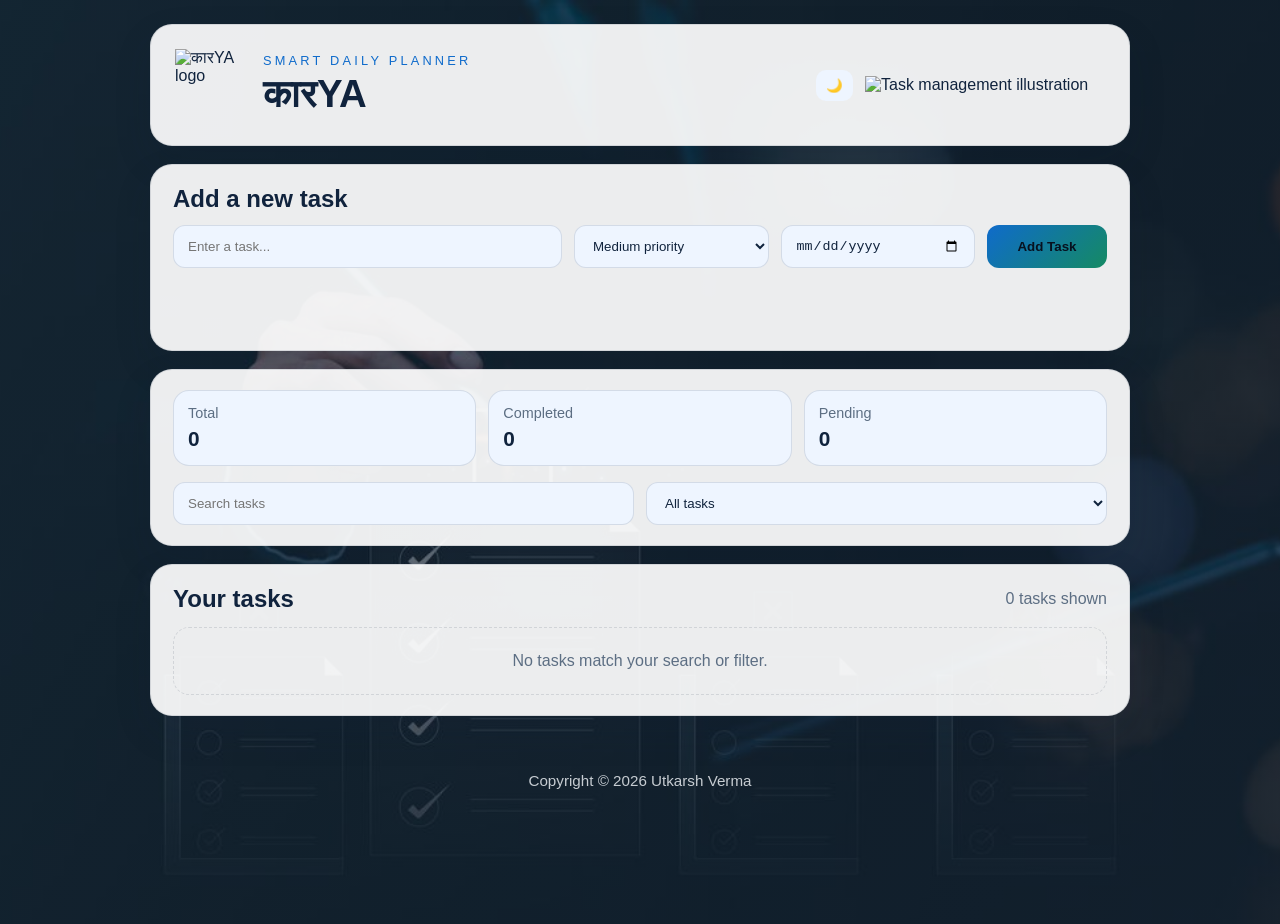
==== index.html @ 3ca6c2c7 "Add files via upload" ====
<!DOCTYPE html>
<html lang="en">
  <head>
    <meta charset="UTF-8" />
    <meta name="viewport" content="width=device-width, initial-scale=1.0" />
    <meta name="description" content="A smart to-do list app with offline support, dark mode, and installable PWA features." />
    <meta name="theme-color" content="#07111f" />
    <meta name="mobile-web-app-capable" content="yes" />
    <meta name="apple-mobile-web-app-capable" content="yes" />
    <meta name="apple-mobile-web-app-title" content="कारYA" />
    <link rel="apple-touch-icon" href="images/logo.svg" />
    <link rel="manifest" href="manifest.json" />
    <title>कारYA | To-Do List</title>
    <link rel="stylesheet" href="style.css" />
  </head>
  <body>
    <div class="app-shell">
      <header class="hero-card">
        <div class="brand">
          <img src="images/logo.svg" alt="कारYA logo" class="logo" />
          <div>
            <p class="eyebrow">Smart Daily Planner</p>
            <h1>कारYA</h1>
          </div>
        </div>
        <div class="hero-actions">
          <button id="theme-toggle" class="icon-btn" type="button" aria-label="Toggle theme">🌙</button>
          <button id="install-btn" class="secondary-btn" type="button" hidden>Install App</button>
          <img src="images/hero.svg" alt="Task management illustration" class="hero-image" />
        </div>
      </header>

      <section class="panel form-panel">
        <h2>Add a new task</h2>
        <form id="task-form" class="task-form">
          <input
            id="task-input"
            type="text"
            maxlength="80"
            placeholder="Enter a task..."
            autocomplete="off"
          />
          <select id="priority-select" aria-label="Select priority">
            <option value="low">Low priority</option>
            <option value="medium" selected>Medium priority</option>
            <option value="high">High priority</option>
          </select>
          <input id="due-date-input" type="date" aria-label="Select due date" />
          <button type="submit" class="primary-btn">Add Task</button>
        </form>
        <p id="form-message" class="form-message" aria-live="polite"></p>
        <div id="alert-area" class="alert-area" aria-live="polite"></div>
      </section>

      <section class="panel controls-panel">
        <div class="stats">
          <div class="stat-card">
            <span class="stat-label">Total</span>
            <strong id="total-count">0</strong>
          </div>
          <div class="stat-card">
            <span class="stat-label">Completed</span>
            <strong id="completed-count">0</strong>
          </div>
          <div class="stat-card">
            <span class="stat-label">Pending</span>
            <strong id="pending-count">0</strong>
          </div>
        </div>

        <div class="toolbar">
          <input id="search-input" type="search" placeholder="Search tasks" />
          <select id="filter-select">
            <option value="all">All tasks</option>
            <option value="pending">Pending</option>
            <option value="completed">Completed</option>
          </select>
        </div>
      </section>

      <section class="panel task-panel">
        <div class="task-panel-header">
          <h2>Your tasks</h2>
          <p id="task-summary">0 tasks shown</p>
        </div>
        <ul id="task-list" class="task-list"></ul>
      </section>
    </div>

    <footer class="footer-credit">
      <p>Copyright © 2026 Utkarsh Verma</p>
    </footer>

    <script src="script.js"></script>
  </body>
</html>
---- style.css ----
:root {
  color-scheme: dark;
  --bg: #07111f;
  --panel: #10233d;
  --panel-2: #17324f;
  --text: #f4f7fb;
  --muted: #8ca5bb;
  --accent: #43d2ff;
  --accent-2: #78f2b7;
  --danger: #ff5b72;
  --warning: #ffbf4d;
  --border: rgba(255, 255, 255, 0.12);
  --shadow: 0 20px 45px rgba(0, 0, 0, 0.24);
}

body.light-mode {
  color-scheme: light;
  --bg: #f5f9ff;
  --panel: #ffffff;
  --panel-2: #eef5ff;
  --text: #10233d;
  --muted: #5c6e83;
  --accent: #0f6bcb;
  --accent-2: #158a63;
  --danger: #d6455d;
  --warning: #ba7b00;
  --border: rgba(16, 35, 61, 0.12);
  --shadow: 0 16px 38px rgba(16, 35, 61, 0.12);
}

* {
  box-sizing: border-box;
}

body {
  margin: 0;
  font-family: "Segoe UI", Tahoma, Geneva, Verdana, sans-serif;
  background-image: linear-gradient(135deg, rgba(7, 17, 31, 0.55), rgba(15, 29, 45, 0.7)), url("background.png");
  background-size: cover;
  background-position: center;
  background-repeat: no-repeat;
  color: var(--text);
  min-height: 100vh;
}

img {
  max-width: 100%;
  display: block;
}

.app-shell {
  width: min(980px, calc(100% - 24px));
  margin: 24px auto 40px;
  display: grid;
  gap: 18px;
}

.panel,
.hero-card {
  background: rgba(16, 35, 61, 0.92);
  border: 1px solid var(--border);
  box-shadow: var(--shadow);
  border-radius: 22px;
}

body.light-mode .panel,
body.light-mode .hero-card {
  background: rgba(255, 255, 255, 0.92);
}

.hero-card {
  padding: 24px;
  display: flex;
  justify-content: space-between;
  align-items: center;
  gap: 20px;
}

.brand {
  display: flex;
  align-items: center;
  gap: 16px;
}

.logo {
  width: 72px;
  height: 72px;
}

.eyebrow {
  margin: 0 0 4px;
  font-size: 0.8rem;
  text-transform: uppercase;
  letter-spacing: 0.25em;
  color: var(--accent);
}

h1,
h2,
p {
  margin: 0;
}

h1 {
  font-size: clamp(1.8rem, 3vw, 2.4rem);
}

.hero-actions {
  display: flex;
  align-items: center;
  gap: 12px;
}

.hero-image {
  width: min(240px, 40vw);
}

.panel {
  padding: 20px 22px;
}

.task-form {
  display: grid;
  grid-template-columns: 1.8fr 0.9fr 0.9fr auto;
  gap: 12px;
  margin-top: 12px;
}

.task-form input,
.task-form select,
.toolbar input,
.toolbar select,
.edit-input,
.edit-select,
.edit-date {
  width: 100%;
  border: 1px solid var(--border);
  background: var(--panel-2);
  padding: 12px 14px;
  border-radius: 12px;
  color: var(--text);
  outline: none;
}

.task-form input:focus,
.task-form select:focus,
.toolbar input:focus,
.toolbar select:focus,
.edit-input:focus,
.edit-select:focus,
.edit-date:focus {
  border-color: var(--accent);
}

.primary-btn,
.secondary-btn,
.icon-btn {
  border: none;
  cursor: pointer;
  transition: transform 0.2s ease, opacity 0.2s ease;
}

.primary-btn:hover,
.secondary-btn:hover,
.icon-btn:hover {
  transform: translateY(-1px);
}

.primary-btn {
  background: linear-gradient(135deg, var(--accent), var(--accent-2));
  color: #07111f;
  font-weight: 700;
  padding: 12px 16px;
  border-radius: 12px;
  min-width: 120px;
}

.alert-area {
  min-height: 24px;
  margin-top: 10px;
}

.alert-banner {
  background: rgba(255, 191, 77, 0.16);
  color: var(--warning);
  border: 1px solid rgba(255, 191, 77, 0.24);
  border-radius: 12px;
  padding: 10px 12px;
  font-size: 0.95rem;
}

.form-message {
  min-height: 20px;
  margin-top: 8px;
  color: var(--accent-2);
  font-size: 0.95rem;
}

.form-message.error {
  color: var(--danger);
}

.stats {
  display: grid;
  grid-template-columns: repeat(3, minmax(0, 1fr));
  gap: 12px;
}

.stat-card {
  background: var(--panel-2);
  border: 1px solid var(--border);
  border-radius: 16px;
  padding: 14px;
  display: flex;
  flex-direction: column;
  gap: 6px;
}

.stat-label {
  color: var(--muted);
  font-size: 0.9rem;
}

.stat-card strong {
  font-size: 1.3rem;
}

.toolbar {
  display: flex;
  gap: 12px;
  margin-top: 16px;
}

.task-panel-header {
  display: flex;
  justify-content: space-between;
  align-items: center;
  margin-bottom: 14px;
}

.task-panel-header p {
  color: var(--muted);
}

.task-list {
  list-style: none;
  padding: 0;
  margin: 0;
  display: grid;
  gap: 12px;
}

.task-item {
  display: flex;
  align-items: center;
  justify-content: space-between;
  gap: 12px;
  background: rgba(255, 255, 255, 0.04);
  border: 1px solid var(--border);
  border-radius: 16px;
  padding: 12px 14px;
}

body.light-mode .task-item {
  background: rgba(16, 35, 61, 0.04);
}

.task-main {
  display: flex;
  align-items: center;
  gap: 12px;
  flex: 1;
  min-width: 0;
}

.task-main input[type="checkbox"] {
  width: 18px;
  height: 18px;
  accent-color: var(--accent-2);
}

.task-content {
  display: flex;
  flex-direction: column;
  gap: 6px;
  flex: 1;
}

.task-text {
  word-break: break-word;
  flex: 1;
}

.task-text.completed {
  text-decoration: line-through;
  color: var(--muted);
}

.task-meta {
  display: flex;
  gap: 8px;
  flex-wrap: wrap;
}

.badge {
  padding: 4px 8px;
  border-radius: 999px;
  font-size: 0.8rem;
  background: rgba(67, 210, 255, 0.13);
  color: var(--accent);
  white-space: nowrap;
}

.badge.completed {
  background: rgba(120, 242, 183, 0.16);
  color: var(--accent-2);
}

.badge.high {
  background: rgba(255, 91, 114, 0.16);
  color: var(--danger);
}

.badge.medium {
  background: rgba(255, 191, 77, 0.16);
  color: var(--warning);
}

.badge.low {
  background: rgba(67, 210, 255, 0.12);
  color: var(--accent);
}

.badge.overdue {
  background: rgba(255, 91, 114, 0.18);
  color: var(--danger);
}

.badge.due-soon,
.badge.due-today {
  background: rgba(255, 191, 77, 0.16);
  color: var(--warning);
}

.task-actions {
  display: flex;
  gap: 8px;
}

.secondary-btn,
.icon-btn {
  background: var(--panel-2);
  color: var(--text);
  padding: 8px 10px;
  border-radius: 10px;
}

.icon-btn.danger {
  color: var(--danger);
}

.empty-state {
  text-align: center;
  padding: 24px;
  color: var(--muted);
  border: 1px dashed var(--border);
  border-radius: 16px;
}

.footer-credit {
  text-align: center;
  padding: 16px 12px 24px;
  color: rgba(244, 247, 251, 0.8);
  font-size: 0.95rem;
}

.edit-fields {
  display: flex;
  flex-direction: column;
  gap: 8px;
  width: 100%;
}

.edit-controls {
  display: flex;
  gap: 8px;
}

@media (max-width: 700px) {
  .hero-card {
    flex-direction: column;
    align-items: flex-start;
  }

  .task-form,
  .toolbar,
  .task-item,
  .edit-controls {
    flex-direction: column;
    align-items: stretch;
  }

  .stats {
    grid-template-columns: 1fr;
  }

  .task-panel-header {
    flex-direction: column;
    align-items: flex-start;
    gap: 6px;
  }
}
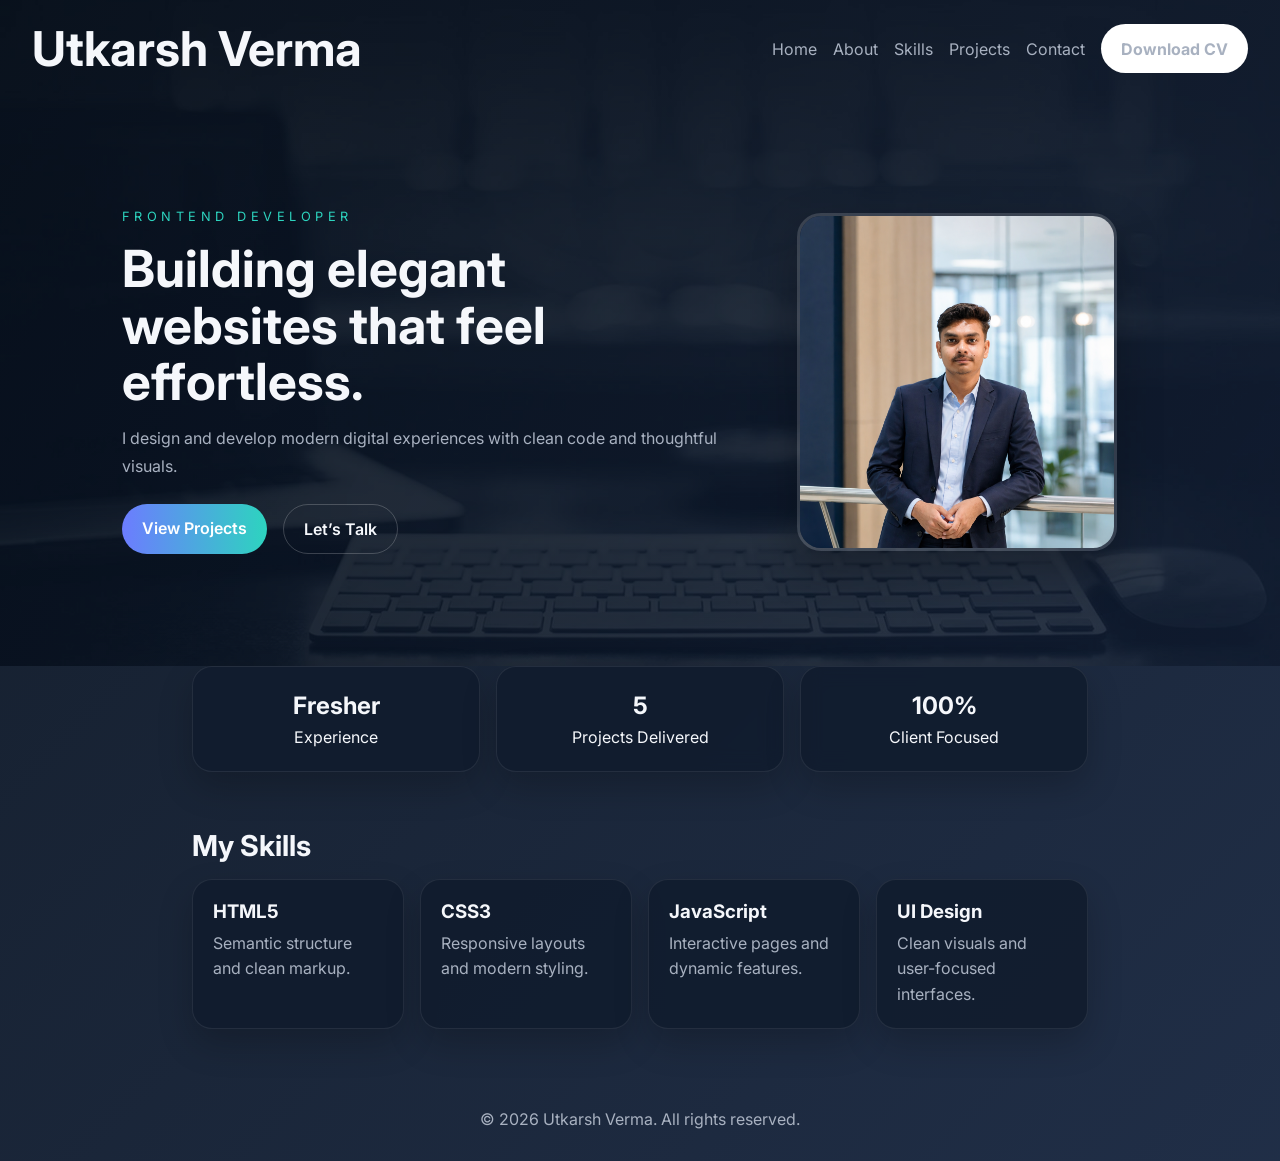
==== commit 494069ea: "Add files via upload" ====
--- a/index.html
+++ b/index.html
@@ -3,94 +3,86 @@
   <head>
     <meta charset="UTF-8" />
     <meta name="viewport" content="width=device-width, initial-scale=1.0" />
-    <meta name="description" content="A smart to-do list app with offline support, dark mode, and installable PWA features." />
-    <meta name="theme-color" content="#07111f" />
-    <meta name="mobile-web-app-capable" content="yes" />
-    <meta name="apple-mobile-web-app-capable" content="yes" />
-    <meta name="apple-mobile-web-app-title" content="कारYA" />
-    <link rel="apple-touch-icon" href="images/logo.svg" />
-    <link rel="manifest" href="manifest.json" />
-    <title>कारYA | To-Do List</title>
+    <title>Utkarsh Verma | Portfolio</title>
+    <link rel="preconnect" href="https://fonts.googleapis.com" />
+    <link rel="preconnect" href="https://fonts.gstatic.com" crossorigin />
+    <link href="https://fonts.googleapis.com/css2?family=Inter:wght@400;500;600;700;800&display=swap" rel="stylesheet" />
     <link rel="stylesheet" href="style.css" />
   </head>
   <body>
-    <div class="app-shell">
-      <header class="hero-card">
-        <div class="brand">
-          <img src="images/logo.svg" alt="कारYA logo" class="logo" />
-          <div>
-            <p class="eyebrow">Smart Daily Planner</p>
-            <h1>कारYA</h1>
-          </div>
+    <header class="hero">
+      <nav class="nav">
+        <a href="index.html" class="brand" target="_blank" rel="noopener noreferrer">Utkarsh Verma</a>
+        <div class="nav-links">
+          <a href="index.html" target="_blank" rel="noopener noreferrer">Home</a>
+          <a href="about.html" target="_blank" rel="noopener noreferrer">About</a>
+          <a href="#skills" target="_self">Skills</a>
+          <a href="projects.html" target="_blank" rel="noopener noreferrer">Projects</a>
+          <a href="contact.html" target="_blank" rel="noopener noreferrer">Contact</a>
+          <a href="Utkarsh Verma Resume.pdf" class="btn btn-download nav-download" download>Download CV</a>
         </div>
-        <div class="hero-actions">
-          <button id="theme-toggle" class="icon-btn" type="button" aria-label="Toggle theme">🌙</button>
-          <button id="install-btn" class="secondary-btn" type="button" hidden>Install App</button>
-          <img src="images/hero.svg" alt="Task management illustration" class="hero-image" />
-        </div>
-      </header>
+      </nav>
 
-      <section class="panel form-panel">
-        <h2>Add a new task</h2>
-        <form id="task-form" class="task-form">
-          <input
-            id="task-input"
-            type="text"
-            maxlength="80"
-            placeholder="Enter a task..."
-            autocomplete="off"
-          />
-          <select id="priority-select" aria-label="Select priority">
-            <option value="low">Low priority</option>
-            <option value="medium" selected>Medium priority</option>
-            <option value="high">High priority</option>
-          </select>
-          <input id="due-date-input" type="date" aria-label="Select due date" />
-          <button type="submit" class="primary-btn">Add Task</button>
-        </form>
-        <p id="form-message" class="form-message" aria-live="polite"></p>
-        <div id="alert-area" class="alert-area" aria-live="polite"></div>
-      </section>
-
-      <section class="panel controls-panel">
-        <div class="stats">
-          <div class="stat-card">
-            <span class="stat-label">Total</span>
-            <strong id="total-count">0</strong>
-          </div>
-          <div class="stat-card">
-            <span class="stat-label">Completed</span>
-            <strong id="completed-count">0</strong>
-          </div>
-          <div class="stat-card">
-            <span class="stat-label">Pending</span>
-            <strong id="pending-count">0</strong>
+      <div class="hero-layout">
+        <div class="hero-content">
+          <p class="eyebrow">Frontend Developer</p>
+          <h1>Building elegant websites that feel effortless.</h1>
+          <p class="hero-text">I design and develop modern digital experiences with clean code and thoughtful visuals.</p>
+          <div class="hero-actions">
+            <a href="projects.html" class="btn btn-primary" target="_blank" rel="noopener noreferrer">View Projects</a>
+            <a href="contact.html" class="btn btn-secondary" target="_blank" rel="noopener noreferrer">Let’s Talk</a>
           </div>
         </div>
 
-        <div class="toolbar">
-          <input id="search-input" type="search" placeholder="Search tasks" />
-          <select id="filter-select">
-            <option value="all">All tasks</option>
-            <option value="pending">Pending</option>
-            <option value="completed">Completed</option>
-          </select>
+        <div class="hero-visual">
+          <img src="Utkarsh photo.png" alt="Utkarsh Verma portrait" />
+        </div>
+      </div>
+    </header>
+
+    <main>
+      <section class="stats">
+        <div class="stat-card">
+          <strong>Fresher</strong>
+          <span>Experience</span>
+        </div>
+        <div class="stat-card">
+          <strong>5</strong>
+          <span>Projects Delivered</span>
+        </div>
+        <div class="stat-card">
+          <strong>100%</strong>
+          <span>Client Focused</span>
         </div>
       </section>
 
-      <section class="panel task-panel">
-        <div class="task-panel-header">
-          <h2>Your tasks</h2>
-          <p id="task-summary">0 tasks shown</p>
+      <section id="skills" class="skills-section">
+        <h2>My Skills</h2>
+        <div class="skills-grid">
+          <div class="skill-card">
+            <h3>HTML5</h3>
+            <p>Semantic structure and clean markup.</p>
+          </div>
+          <div class="skill-card">
+            <h3>CSS3</h3>
+            <p>Responsive layouts and modern styling.</p>
+          </div>
+          <div class="skill-card">
+            <h3>JavaScript</h3>
+            <p>Interactive pages and dynamic features.</p>
+          </div>
+          <div class="skill-card">
+            <h3>UI Design</h3>
+            <p>Clean visuals and user-focused interfaces.</p>
+          </div>
         </div>
-        <ul id="task-list" class="task-list"></ul>
       </section>
-    </div>
+    </main>
 
-    <footer class="footer-credit">
-      <p>Copyright © 2026 Utkarsh Verma</p>
+    <footer class="footer">
+      <p>© <span class="year"></span> Utkarsh Verma. All rights reserved.</p>
     </footer>
 
     <script src="script.js"></script>
   </body>
-</html>
+</html>
--- a/style.css
+++ b/style.css
@@ -1,412 +1,340 @@
 :root {
-  color-scheme: dark;
+  color-scheme: light;
   --bg: #07111f;
-  --panel: #10233d;
-  --panel-2: #17324f;
-  --text: #f4f7fb;
-  --muted: #8ca5bb;
-  --accent: #43d2ff;
-  --accent-2: #78f2b7;
-  --danger: #ff5b72;
-  --warning: #ffbf4d;
-  --border: rgba(255, 255, 255, 0.12);
-  --shadow: 0 20px 45px rgba(0, 0, 0, 0.24);
-}
-
-body.light-mode {
-  color-scheme: light;
-  --bg: #f5f9ff;
-  --panel: #ffffff;
-  --panel-2: #eef5ff;
-  --text: #10233d;
-  --muted: #5c6e83;
-  --accent: #0f6bcb;
-  --accent-2: #158a63;
-  --danger: #d6455d;
-  --warning: #ba7b00;
-  --border: rgba(16, 35, 61, 0.12);
-  --shadow: 0 16px 38px rgba(16, 35, 61, 0.12);
+  --panel: #111c2e;
+  --text: #f5f7fb;
+  --muted: #a8b1c0;
+  --accent: #6c7cff;
+  --accent-2: #2dd4bf;
 }
 
 * {
   box-sizing: border-box;
+  margin: 0;
+  padding: 0;
 }
 
 body {
-  margin: 0;
-  font-family: "Segoe UI", Tahoma, Geneva, Verdana, sans-serif;
-  background-image: linear-gradient(135deg, rgba(7, 17, 31, 0.55), rgba(15, 29, 45, 0.7)), url("background.png");
-  background-size: cover;
-  background-position: center;
-  background-repeat: no-repeat;
+  font-family: 'Inter', sans-serif;
+  background: linear-gradient(135deg, rgba(7, 17, 31, 0.95), rgba(20, 35, 61, 0.95));
   color: var(--text);
   min-height: 100vh;
 }
 
-img {
-  max-width: 100%;
-  display: block;
-}
-
-.app-shell {
-  width: min(980px, calc(100% - 24px));
-  margin: 24px auto 40px;
-  display: grid;
-  gap: 18px;
-}
-
-.panel,
-.hero-card {
-  background: rgba(16, 35, 61, 0.92);
-  border: 1px solid var(--border);
-  box-shadow: var(--shadow);
-  border-radius: 22px;
-}
-
-body.light-mode .panel,
-body.light-mode .hero-card {
-  background: rgba(255, 255, 255, 0.92);
-}
-
-.hero-card {
-  padding: 24px;
+body.subpage {
+  display: flex;
+  flex-direction: column;
+  min-height: 100vh;
+}
+
+.nav {
   display: flex;
   justify-content: space-between;
   align-items: center;
-  gap: 20px;
+  padding: 1.2rem 2rem;
 }
 
 .brand {
+  font-size: 3rem;
+  font-weight: 700;
+  color: var(--text);
+  text-decoration: none;
+}
+
+.nav-links {
   display: flex;
   align-items: center;
-  gap: 16px;
-}
-
-.logo {
-  width: 72px;
-  height: 72px;
-}
-
-.eyebrow {
-  margin: 0 0 4px;
-  font-size: 0.8rem;
-  text-transform: uppercase;
-  letter-spacing: 0.25em;
-  color: var(--accent);
-}
-
-h1,
-h2,
-p {
-  margin: 0;
-}
-
-h1 {
-  font-size: clamp(1.8rem, 3vw, 2.4rem);
-}
-
-.hero-actions {
-  display: flex;
-  align-items: center;
-  gap: 12px;
-}
-
-.hero-image {
-  width: min(240px, 40vw);
-}
-
-.panel {
-  padding: 20px 22px;
-}
-
-.task-form {
-  display: grid;
-  grid-template-columns: 1.8fr 0.9fr 0.9fr auto;
-  gap: 12px;
-  margin-top: 12px;
-}
-
-.task-form input,
-.task-form select,
-.toolbar input,
-.toolbar select,
-.edit-input,
-.edit-select,
-.edit-date {
-  width: 100%;
-  border: 1px solid var(--border);
-  background: var(--panel-2);
-  padding: 12px 14px;
-  border-radius: 12px;
-  color: var(--text);
-  outline: none;
-}
-
-.task-form input:focus,
-.task-form select:focus,
-.toolbar input:focus,
-.toolbar select:focus,
-.edit-input:focus,
-.edit-select:focus,
-.edit-date:focus {
-  border-color: var(--accent);
-}
-
-.primary-btn,
-.secondary-btn,
-.icon-btn {
-  border: none;
-  cursor: pointer;
-  transition: transform 0.2s ease, opacity 0.2s ease;
-}
-
-.primary-btn:hover,
-.secondary-btn:hover,
-.icon-btn:hover {
-  transform: translateY(-1px);
-}
-
-.primary-btn {
-  background: linear-gradient(135deg, var(--accent), var(--accent-2));
+  gap: 1rem;
+}
+
+.nav-links a {
+  color: var(--muted);
+  text-decoration: none;
+  transition: color 0.3s ease;
+}
+
+.nav-download {
+  padding: 0.7rem 1rem;
+  border-radius: 999px;
+  background: #ffffff;
   color: #07111f;
   font-weight: 700;
-  padding: 12px 16px;
+}
+
+.nav-links a:hover {
+  color: var(--text);
+}
+
+.hero {
+  padding-bottom: 3rem;
+  background: linear-gradient(120deg, rgba(7, 17, 31, 0.82), rgba(20, 35, 61, 0.72)), url('Background image.jpg') center/cover no-repeat;
+}
+
+.hero-layout {
+  display: grid;
+  grid-template-columns: 1.2fr 0.8fr;
+  gap: 2rem;
+  align-items: center;
+  max-width: 1100px;
+  margin: 3rem auto 0;
+  padding: 2rem;
+}
+
+.hero-content {
+  max-width: 780px;
+  padding: 2rem 0;
+}
+
+.hero-visual {
+  display: flex;
+  justify-content: center;
+}
+
+.hero-visual img {
+  width: min(100%, 320px);
+  border-radius: 24px;
+  border: 3px solid rgba(255,255,255,0.15);
+  box-shadow: 0 20px 45px rgba(0,0,0,0.25);
+}
+
+.eyebrow {
+  text-transform: uppercase;
+  letter-spacing: 0.35em;
+  color: var(--accent-2);
+  font-size: 0.8rem;
+  margin-bottom: 1rem;
+}
+
+h1 {
+  font-size: clamp(2rem, 4vw, 3.5rem);
+  line-height: 1.1;
+  margin-bottom: 1rem;
+}
+
+.hero-text,
+.panel p,
+.contact-section p,
+.page-content p {
+  color: var(--muted);
+  line-height: 1.7;
+  font-size: 1rem;
+}
+
+.hero-actions {
+  display: flex;
+  flex-wrap: wrap;
+  gap: 1rem;
+  margin-top: 1.5rem;
+}
+
+.btn {
+  display: inline-block;
+  padding: 0.9rem 1.25rem;
+  border-radius: 999px;
+  text-decoration: none;
+  font-weight: 600;
+  transition: transform 0.2s ease, box-shadow 0.2s ease;
+  cursor: pointer;
+}
+
+.btn:hover {
+  transform: translateY(-2px);
+  box-shadow: 0 10px 25px rgba(0, 0, 0, 0.2);
+}
+
+.btn-primary {
+  background: linear-gradient(90deg, var(--accent), var(--accent-2));
+  color: white;
+}
+
+.btn-secondary {
+  border: 1px solid rgba(255,255,255,0.2);
+  color: var(--text);
+}
+
+.btn-download {
+  background: #ffffff;
+  color: #07111f;
+  font-weight: 700;
+}
+
+.stats {
+  display: grid;
+  grid-template-columns: repeat(3, minmax(0, 1fr));
+  gap: 1rem;
+  max-width: 960px;
+  margin: 0 auto 3.5rem;
+  padding: 0 2rem;
+}
+
+.skills-section {
+  max-width: 960px;
+  margin: 0 auto 3.5rem;
+  padding: 0 2rem;
+}
+
+.skills-section h2 {
+  margin-bottom: 1rem;
+  font-size: 1.8rem;
+}
+
+.skills-grid {
+  display: grid;
+  grid-template-columns: repeat(4, minmax(0, 1fr));
+  gap: 1rem;
+}
+
+.skill-card {
+  background: rgba(17, 28, 46, 0.9);
+  border: 1px solid rgba(255,255,255,0.08);
+  border-radius: 20px;
+  padding: 1.25rem;
+  box-shadow: 0 15px 35px rgba(0,0,0,0.2);
+}
+
+.skill-card h3 {
+  margin-bottom: 0.5rem;
+}
+
+.skill-card p {
+  color: var(--muted);
+  line-height: 1.6;
+}
+
+.stat-card,
+.panel {
+  background: rgba(17, 28, 46, 0.9);
+  border: 1px solid rgba(255,255,255,0.08);
+  border-radius: 20px;
+  box-shadow: 0 15px 35px rgba(0,0,0,0.2);
+  backdrop-filter: blur(10px);
+}
+
+.stat-card {
+  padding: 1.5rem;
+  text-align: center;
+}
+
+.stat-card strong {
+  display: block;
+  font-size: 1.5rem;
+  margin-bottom: 0.4rem;
+}
+
+.page-header {
+  padding: 1rem 0 2rem;
+  background: linear-gradient(120deg, rgba(7, 17, 31, 0.82), rgba(20, 35, 61, 0.72)), url('Background image.jpg') center/cover no-repeat;
+}
+
+.page-intro {
+  max-width: 760px;
+  margin: 2rem auto 0;
+  padding: 0 2rem;
+}
+
+.page-content {
+  max-width: 960px;
+  margin: 0 auto;
+  padding: 0 2rem 3rem;
+  flex: 1;
+}
+
+.project-grid {
+  display: grid;
+  grid-template-columns: repeat(3, minmax(0, 1fr));
+  gap: 1rem;
+}
+
+.project-card {
+  background: linear-gradient(135deg, rgba(17, 28, 46, 0.95), rgba(41, 60, 96, 0.9)), url('Background image.jpg') center/cover no-repeat;
+}
+
+.panel {
+  padding: 1.5rem;
+}
+
+.panel h2 {
+  margin-bottom: 0.8rem;
+}
+
+.about-grid {
+  display: grid;
+  grid-template-columns: 1.1fr 0.9fr;
+  gap: 1rem;
+}
+
+.about-grid .panel:first-child,
+.about-grid .panel:last-child {
+  grid-column: span 1;
+}
+
+.image-panel img {
+  width: 100%;
+  border-radius: 18px;
+  display: block;
+}
+
+.skill-list {
+  list-style: none;
+  display: grid;
+  gap: 0.6rem;
+  color: var(--muted);
+}
+
+.contact-section {
+  display: grid;
+  grid-template-columns: repeat(2, minmax(0, 1fr));
+  gap: 1rem;
+}
+
+.contact-form {
+  display: grid;
+  gap: 0.8rem;
+}
+
+.contact-form input,
+.contact-form textarea {
+  width: 100%;
+  padding: 0.9rem 1rem;
+  border: 1px solid rgba(255,255,255,0.12);
   border-radius: 12px;
-  min-width: 120px;
-}
-
-.alert-area {
-  min-height: 24px;
-  margin-top: 10px;
-}
-
-.alert-banner {
-  background: rgba(255, 191, 77, 0.16);
-  color: var(--warning);
-  border: 1px solid rgba(255, 191, 77, 0.24);
-  border-radius: 12px;
-  padding: 10px 12px;
-  font-size: 0.95rem;
+  background: rgba(255,255,255,0.04);
+  color: var(--text);
+}
+
+.contact-form input::placeholder,
+.contact-form textarea::placeholder {
+  color: #8ea0b9;
 }
 
 .form-message {
-  min-height: 20px;
-  margin-top: 8px;
   color: var(--accent-2);
-  font-size: 0.95rem;
-}
-
-.form-message.error {
-  color: var(--danger);
-}
-
-.stats {
-  display: grid;
-  grid-template-columns: repeat(3, minmax(0, 1fr));
-  gap: 12px;
-}
-
-.stat-card {
-  background: var(--panel-2);
-  border: 1px solid var(--border);
-  border-radius: 16px;
-  padding: 14px;
-  display: flex;
-  flex-direction: column;
-  gap: 6px;
-}
-
-.stat-label {
-  color: var(--muted);
-  font-size: 0.9rem;
-}
-
-.stat-card strong {
-  font-size: 1.3rem;
-}
-
-.toolbar {
-  display: flex;
-  gap: 12px;
-  margin-top: 16px;
-}
-
-.task-panel-header {
-  display: flex;
-  justify-content: space-between;
-  align-items: center;
-  margin-bottom: 14px;
-}
-
-.task-panel-header p {
-  color: var(--muted);
-}
-
-.task-list {
-  list-style: none;
-  padding: 0;
-  margin: 0;
-  display: grid;
-  gap: 12px;
-}
-
-.task-item {
-  display: flex;
-  align-items: center;
-  justify-content: space-between;
-  gap: 12px;
-  background: rgba(255, 255, 255, 0.04);
-  border: 1px solid var(--border);
-  border-radius: 16px;
-  padding: 12px 14px;
-}
-
-body.light-mode .task-item {
-  background: rgba(16, 35, 61, 0.04);
-}
-
-.task-main {
-  display: flex;
-  align-items: center;
-  gap: 12px;
-  flex: 1;
-  min-width: 0;
-}
-
-.task-main input[type="checkbox"] {
-  width: 18px;
-  height: 18px;
-  accent-color: var(--accent-2);
-}
-
-.task-content {
-  display: flex;
-  flex-direction: column;
-  gap: 6px;
-  flex: 1;
-}
-
-.task-text {
-  word-break: break-word;
-  flex: 1;
-}
-
-.task-text.completed {
-  text-decoration: line-through;
-  color: var(--muted);
-}
-
-.task-meta {
-  display: flex;
-  gap: 8px;
-  flex-wrap: wrap;
-}
-
-.badge {
-  padding: 4px 8px;
-  border-radius: 999px;
-  font-size: 0.8rem;
-  background: rgba(67, 210, 255, 0.13);
-  color: var(--accent);
-  white-space: nowrap;
-}
-
-.badge.completed {
-  background: rgba(120, 242, 183, 0.16);
-  color: var(--accent-2);
-}
-
-.badge.high {
-  background: rgba(255, 91, 114, 0.16);
-  color: var(--danger);
-}
-
-.badge.medium {
-  background: rgba(255, 191, 77, 0.16);
-  color: var(--warning);
-}
-
-.badge.low {
-  background: rgba(67, 210, 255, 0.12);
-  color: var(--accent);
-}
-
-.badge.overdue {
-  background: rgba(255, 91, 114, 0.18);
-  color: var(--danger);
-}
-
-.badge.due-soon,
-.badge.due-today {
-  background: rgba(255, 191, 77, 0.16);
-  color: var(--warning);
-}
-
-.task-actions {
-  display: flex;
-  gap: 8px;
-}
-
-.secondary-btn,
-.icon-btn {
-  background: var(--panel-2);
-  color: var(--text);
-  padding: 8px 10px;
-  border-radius: 10px;
-}
-
-.icon-btn.danger {
-  color: var(--danger);
-}
-
-.empty-state {
+  font-weight: 600;
+}
+
+.footer {
   text-align: center;
-  padding: 24px;
-  color: var(--muted);
-  border: 1px dashed var(--border);
-  border-radius: 16px;
-}
-
-.footer-credit {
-  text-align: center;
-  padding: 16px 12px 24px;
-  color: rgba(244, 247, 251, 0.8);
-  font-size: 0.95rem;
-}
-
-.edit-fields {
-  display: flex;
-  flex-direction: column;
-  gap: 8px;
-  width: 100%;
-}
-
-.edit-controls {
-  display: flex;
-  gap: 8px;
-}
-
-@media (max-width: 700px) {
-  .hero-card {
-    flex-direction: column;
-    align-items: flex-start;
-  }
-
-  .task-form,
-  .toolbar,
-  .task-item,
-  .edit-controls {
-    flex-direction: column;
-    align-items: stretch;
-  }
-
-  .stats {
+  padding: 1.5rem 1rem 2rem;
+  color: var(--muted);
+}
+
+@media (max-width: 768px) {
+  .stats,
+  .project-grid,
+  .contact-section,
+  .about-grid,
+  .hero-layout,
+  .skills-grid {
     grid-template-columns: 1fr;
   }
 
-  .task-panel-header {
+  .nav {
     flex-direction: column;
-    align-items: flex-start;
-    gap: 6px;
+    gap: 0.8rem;
   }
-}
+
+  .hero-content {
+    margin-top: 2rem;
+    padding: 1rem 0;
+  }
+}
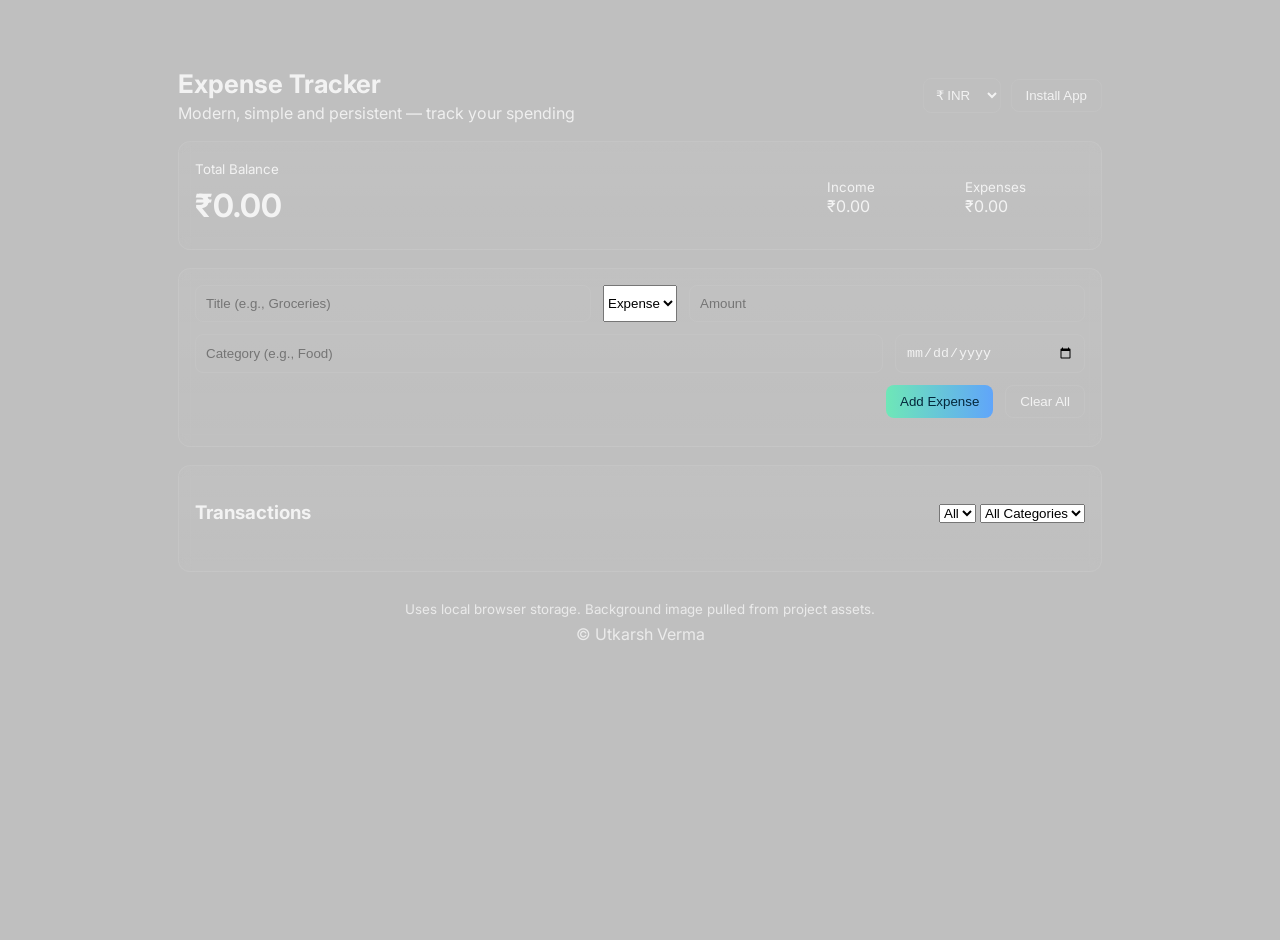
==== commit 8dc41cd7: "Add files via upload" ====
--- a/index.html
+++ b/index.html
@@ -1,88 +1,102 @@
-<!DOCTYPE html>
+
+<!doctype html>
 <html lang="en">
-  <head>
-    <meta charset="UTF-8" />
-    <meta name="viewport" content="width=device-width, initial-scale=1.0" />
-    <title>Utkarsh Verma | Portfolio</title>
-    <link rel="preconnect" href="https://fonts.googleapis.com" />
-    <link rel="preconnect" href="https://fonts.gstatic.com" crossorigin />
-    <link href="https://fonts.googleapis.com/css2?family=Inter:wght@400;500;600;700;800&display=swap" rel="stylesheet" />
-    <link rel="stylesheet" href="style.css" />
-  </head>
-  <body>
-    <header class="hero">
-      <nav class="nav">
-        <a href="index.html" class="brand" target="_blank" rel="noopener noreferrer">Utkarsh Verma</a>
-        <div class="nav-links">
-          <a href="index.html" target="_blank" rel="noopener noreferrer">Home</a>
-          <a href="about.html" target="_blank" rel="noopener noreferrer">About</a>
-          <a href="#skills" target="_self">Skills</a>
-          <a href="projects.html" target="_blank" rel="noopener noreferrer">Projects</a>
-          <a href="contact.html" target="_blank" rel="noopener noreferrer">Contact</a>
-          <a href="Utkarsh Verma Resume.pdf" class="btn btn-download nav-download" download>Download CV</a>
-        </div>
-      </nav>
+<head>
+	<meta charset="utf-8" />
+	<meta name="viewport" content="width=device-width,initial-scale=1" />
+	<title>Expense Tracker</title>
+	<link href="https://fonts.googleapis.com/css2?family=Inter:wght@300;400;600;700&display=swap" rel="stylesheet">
+	<link rel="stylesheet" href="style.css">
+	<link rel="manifest" href="manifest.json">
+	<meta name="theme-color" content="#04273b">
+	<meta name="apple-mobile-web-app-capable" content="yes">
+	<meta name="apple-mobile-web-app-title" content="Expense Tracker">
+	<link rel="apple-touch-icon" href="icons/icon-192.svg">
+</head>
+<body>
+	<main class="app">
+		<header class="app-header">
+			<div style="display:flex;align-items:center;justify-content:space-between;gap:12px;">
+				<div>
+					<h1>Expense Tracker</h1>
+					<p class="subtitle">Modern, simple and persistent — track your spending</p>
+				</div>
+				<div class="header-controls">
+					<label for="currency" class="visually-hidden">Currency</label>
+					<select id="currency" aria-label="currency">
+						<option value="INR" selected>₹ INR</option>
+						<option value="USD">$ USD</option>
+						<option value="EUR">€ EUR</option>
+						<option value="GBP">£ GBP</option>
+						<option value="JPY">¥ JPY</option>
+						<option value="CAD">CAD</option>
+						<option value="AUD">AUD</option>
+						<option value="CNY">CNY</option>
+					</select>
+					<button id="installBtn" class="btn" style="margin-left:10px;display:none">Install App</button>
+				</div>
+			</div>
+		</header>
 
-      <div class="hero-layout">
-        <div class="hero-content">
-          <p class="eyebrow">Frontend Developer</p>
-          <h1>Building elegant websites that feel effortless.</h1>
-          <p class="hero-text">I design and develop modern digital experiences with clean code and thoughtful visuals.</p>
-          <div class="hero-actions">
-            <a href="projects.html" class="btn btn-primary" target="_blank" rel="noopener noreferrer">View Projects</a>
-            <a href="contact.html" class="btn btn-secondary" target="_blank" rel="noopener noreferrer">Let’s Talk</a>
-          </div>
-        </div>
+		<section class="balance-card card">
+			<div>
+				<small>Total Balance</small>
+				<h2 id="total">$0.00</h2>
+			</div>
+			<div class="summary">
+				<div>
+					<small>Income</small>
+					<div id="income">$0.00</div>
+				</div>
+				<div>
+					<small>Expenses</small>
+					<div id="expense">$0.00</div>
+				</div>
+			</div>
+		</section>
 
-        <div class="hero-visual">
-          <img src="Utkarsh photo.png" alt="Utkarsh Verma portrait" />
-        </div>
-      </div>
-    </header>
+		<section class="controls card">
+			<form id="expense-form">
+				<div class="row">
+					<input id="title" placeholder="Title (e.g., Groceries)" required />
+					<select id="type" aria-label="type">
+						<option value="expense">Expense</option>
+						<option value="income">Income</option>
+					</select>
+					<input id="amount" placeholder="Amount" type="number" step="0.01" required />
+				</div>
+				<div class="row">
+					<input id="category" placeholder="Category (e.g., Food)" />
+					<input id="date" type="date" />
+				</div>
+				<div class="row actions">
+					<button type="submit" class="btn primary">Add Expense</button>
+					<button type="button" id="clear" class="btn">Clear All</button>
+				</div>
+			</form>
+		</section>
 
-    <main>
-      <section class="stats">
-        <div class="stat-card">
-          <strong>Fresher</strong>
-          <span>Experience</span>
-        </div>
-        <div class="stat-card">
-          <strong>5</strong>
-          <span>Projects Delivered</span>
-        </div>
-        <div class="stat-card">
-          <strong>100%</strong>
-          <span>Client Focused</span>
-        </div>
-      </section>
+		<section class="list card">
+			<div class="list-header">
+				<h3>Transactions</h3>
+				<div class="filters">
+					<select id="filter-month">
+						<option value="all">All</option>
+					</select>
+					<select id="filter-category">
+						<option value="all">All Categories</option>
+					</select>
+				</div>
+			</div>
+			<ul id="expenses"></ul>
+		</section>
 
-      <section id="skills" class="skills-section">
-        <h2>My Skills</h2>
-        <div class="skills-grid">
-          <div class="skill-card">
-            <h3>HTML5</h3>
-            <p>Semantic structure and clean markup.</p>
-          </div>
-          <div class="skill-card">
-            <h3>CSS3</h3>
-            <p>Responsive layouts and modern styling.</p>
-          </div>
-          <div class="skill-card">
-            <h3>JavaScript</h3>
-            <p>Interactive pages and dynamic features.</p>
-          </div>
-          <div class="skill-card">
-            <h3>UI Design</h3>
-            <p>Clean visuals and user-focused interfaces.</p>
-          </div>
-        </div>
-      </section>
-    </main>
+		<footer class="app-footer">
+			<small>Uses local browser storage. Background image pulled from project assets.</small>
+			<div style="margin-top:6px">© Utkarsh Verma</div>
+		</footer>
+	</main>
 
-    <footer class="footer">
-      <p>© <span class="year"></span> Utkarsh Verma. All rights reserved.</p>
-    </footer>
-
-    <script src="script.js"></script>
-  </body>
-</html>+	<script src="scrript.js"></script>
+</body>
+</html>
--- a/style.css
+++ b/style.css
@@ -1,340 +1,75 @@
-:root {
-  color-scheme: light;
-  --bg: #07111f;
-  --panel: #111c2e;
-  --text: #f5f7fb;
-  --muted: #a8b1c0;
-  --accent: #6c7cff;
-  --accent-2: #2dd4bf;
+
+:root{
+	--bg-overlay: rgba(6,10,20,0.55);
+	--card-bg: rgba(255,255,255,0.06);
+	--glass: rgba(255,255,255,0.06);
+	--accent: #6EE7B7;
+	--accent-2: #60A5FA;
+	--muted: rgba(255,255,255,0.8);
+	--glass-border: rgba(255,255,255,0.08);
 }
 
-* {
-  box-sizing: border-box;
-  margin: 0;
-  padding: 0;
+*{box-sizing:border-box}
+html,body{height:100%}
+body{
+	margin:0;
+	font-family:Inter,system-ui,Segoe UI,Roboto,"Helvetica Neue",Arial;
+	color:var(--muted);
+	background:linear-gradient(0deg, rgba(0,0,0,0.25), rgba(0,0,0,0.25)), url('Background image.jfif') center/cover no-repeat;
+	-webkit-font-smoothing:antialiased;
 }
 
-body {
-  font-family: 'Inter', sans-serif;
-  background: linear-gradient(135deg, rgba(7, 17, 31, 0.95), rgba(20, 35, 61, 0.95));
-  color: var(--text);
-  min-height: 100vh;
+.app{
+	min-height:100vh;
+	display:flex;
+	flex-direction:column;
+	gap:18px;
+	max-width:980px;
+	margin:40px auto;
+	padding:28px;
 }
 
-body.subpage {
-  display: flex;
-  flex-direction: column;
-  min-height: 100vh;
+.card{
+	background:linear-gradient(180deg, rgba(255,255,255,0.04), rgba(255,255,255,0.02));
+	border:1px solid var(--glass-border);
+	backdrop-filter: blur(6px) saturate(120%);
+	padding:16px;
+	border-radius:12px;
 }
 
-.nav {
-  display: flex;
-  justify-content: space-between;
-  align-items: center;
-  padding: 1.2rem 2rem;
+.app-header h1{margin:0;font-weight:700;font-size:1.6rem}
+.subtitle{margin:4px 0 0;color:rgba(255,255,255,0.75)}
+
+.header-controls{display:flex;align-items:center}
+.header-controls select{padding:8px;border-radius:8px;border:1px solid rgba(255,255,255,0.06);background:transparent;color:var(--muted)}
+.header-controls button{margin-left:8px}
+.visually-hidden{position:absolute;width:1px;height:1px;padding:0;margin:-1px;overflow:hidden;clip:rect(0,0,0,0);white-space:nowrap;border:0}
+
+.balance-card{display:flex;justify-content:space-between;align-items:center}
+.balance-card h2{font-size:2rem;margin:8px 0}
+.summary{display:flex;gap:18px}
+.summary div{min-width:120px}
+
+.controls form .row{display:flex;gap:12px;margin-bottom:12px}
+input{flex:1;padding:10px;border-radius:8px;border:1px solid rgba(255,255,255,0.06);background:transparent;color:var(--muted)}
+input[type=date]{max-width:190px}
+.btn{padding:8px 14px;border-radius:8px;border:1px solid rgba(255,255,255,0.06);background:transparent;color:var(--muted);cursor:pointer}
+.btn.primary{background:linear-gradient(90deg,var(--accent),var(--accent-2));color:#04273b;border:none}
+.actions{justify-content:flex-end}
+
+.list-header{display:flex;justify-content:space-between;align-items:center;margin-bottom:12px}
+ul#expenses{list-style:none;padding:0;margin:0;display:flex;flex-direction:column;gap:10px}
+ul#expenses li{display:flex;justify-content:space-between;align-items:center;padding:10px;border-radius:8px;background:linear-gradient(180deg, rgba(255,255,255,0.02), rgba(255,255,255,0.01));border:1px solid rgba(255,255,255,0.03)}
+.meta{display:flex;flex-direction:column}
+.category{font-size:0.85rem;color:rgba(255,255,255,0.7)}
+.amount{font-weight:600}
+.amount.negative{color:#fb7185}
+.amount.positive{color:#86efac}
+
+.app-footer{opacity:0.85;text-align:center;margin-top:8px}
+
+@media (max-width:720px){
+	.app{margin:12px;padding:16px}
+	.balance-card{flex-direction:column;align-items:flex-start;gap:10px}
+	.controls form .row{flex-direction:column}
 }
-
-.brand {
-  font-size: 3rem;
-  font-weight: 700;
-  color: var(--text);
-  text-decoration: none;
-}
-
-.nav-links {
-  display: flex;
-  align-items: center;
-  gap: 1rem;
-}
-
-.nav-links a {
-  color: var(--muted);
-  text-decoration: none;
-  transition: color 0.3s ease;
-}
-
-.nav-download {
-  padding: 0.7rem 1rem;
-  border-radius: 999px;
-  background: #ffffff;
-  color: #07111f;
-  font-weight: 700;
-}
-
-.nav-links a:hover {
-  color: var(--text);
-}
-
-.hero {
-  padding-bottom: 3rem;
-  background: linear-gradient(120deg, rgba(7, 17, 31, 0.82), rgba(20, 35, 61, 0.72)), url('Background image.jpg') center/cover no-repeat;
-}
-
-.hero-layout {
-  display: grid;
-  grid-template-columns: 1.2fr 0.8fr;
-  gap: 2rem;
-  align-items: center;
-  max-width: 1100px;
-  margin: 3rem auto 0;
-  padding: 2rem;
-}
-
-.hero-content {
-  max-width: 780px;
-  padding: 2rem 0;
-}
-
-.hero-visual {
-  display: flex;
-  justify-content: center;
-}
-
-.hero-visual img {
-  width: min(100%, 320px);
-  border-radius: 24px;
-  border: 3px solid rgba(255,255,255,0.15);
-  box-shadow: 0 20px 45px rgba(0,0,0,0.25);
-}
-
-.eyebrow {
-  text-transform: uppercase;
-  letter-spacing: 0.35em;
-  color: var(--accent-2);
-  font-size: 0.8rem;
-  margin-bottom: 1rem;
-}
-
-h1 {
-  font-size: clamp(2rem, 4vw, 3.5rem);
-  line-height: 1.1;
-  margin-bottom: 1rem;
-}
-
-.hero-text,
-.panel p,
-.contact-section p,
-.page-content p {
-  color: var(--muted);
-  line-height: 1.7;
-  font-size: 1rem;
-}
-
-.hero-actions {
-  display: flex;
-  flex-wrap: wrap;
-  gap: 1rem;
-  margin-top: 1.5rem;
-}
-
-.btn {
-  display: inline-block;
-  padding: 0.9rem 1.25rem;
-  border-radius: 999px;
-  text-decoration: none;
-  font-weight: 600;
-  transition: transform 0.2s ease, box-shadow 0.2s ease;
-  cursor: pointer;
-}
-
-.btn:hover {
-  transform: translateY(-2px);
-  box-shadow: 0 10px 25px rgba(0, 0, 0, 0.2);
-}
-
-.btn-primary {
-  background: linear-gradient(90deg, var(--accent), var(--accent-2));
-  color: white;
-}
-
-.btn-secondary {
-  border: 1px solid rgba(255,255,255,0.2);
-  color: var(--text);
-}
-
-.btn-download {
-  background: #ffffff;
-  color: #07111f;
-  font-weight: 700;
-}
-
-.stats {
-  display: grid;
-  grid-template-columns: repeat(3, minmax(0, 1fr));
-  gap: 1rem;
-  max-width: 960px;
-  margin: 0 auto 3.5rem;
-  padding: 0 2rem;
-}
-
-.skills-section {
-  max-width: 960px;
-  margin: 0 auto 3.5rem;
-  padding: 0 2rem;
-}
-
-.skills-section h2 {
-  margin-bottom: 1rem;
-  font-size: 1.8rem;
-}
-
-.skills-grid {
-  display: grid;
-  grid-template-columns: repeat(4, minmax(0, 1fr));
-  gap: 1rem;
-}
-
-.skill-card {
-  background: rgba(17, 28, 46, 0.9);
-  border: 1px solid rgba(255,255,255,0.08);
-  border-radius: 20px;
-  padding: 1.25rem;
-  box-shadow: 0 15px 35px rgba(0,0,0,0.2);
-}
-
-.skill-card h3 {
-  margin-bottom: 0.5rem;
-}
-
-.skill-card p {
-  color: var(--muted);
-  line-height: 1.6;
-}
-
-.stat-card,
-.panel {
-  background: rgba(17, 28, 46, 0.9);
-  border: 1px solid rgba(255,255,255,0.08);
-  border-radius: 20px;
-  box-shadow: 0 15px 35px rgba(0,0,0,0.2);
-  backdrop-filter: blur(10px);
-}
-
-.stat-card {
-  padding: 1.5rem;
-  text-align: center;
-}
-
-.stat-card strong {
-  display: block;
-  font-size: 1.5rem;
-  margin-bottom: 0.4rem;
-}
-
-.page-header {
-  padding: 1rem 0 2rem;
-  background: linear-gradient(120deg, rgba(7, 17, 31, 0.82), rgba(20, 35, 61, 0.72)), url('Background image.jpg') center/cover no-repeat;
-}
-
-.page-intro {
-  max-width: 760px;
-  margin: 2rem auto 0;
-  padding: 0 2rem;
-}
-
-.page-content {
-  max-width: 960px;
-  margin: 0 auto;
-  padding: 0 2rem 3rem;
-  flex: 1;
-}
-
-.project-grid {
-  display: grid;
-  grid-template-columns: repeat(3, minmax(0, 1fr));
-  gap: 1rem;
-}
-
-.project-card {
-  background: linear-gradient(135deg, rgba(17, 28, 46, 0.95), rgba(41, 60, 96, 0.9)), url('Background image.jpg') center/cover no-repeat;
-}
-
-.panel {
-  padding: 1.5rem;
-}
-
-.panel h2 {
-  margin-bottom: 0.8rem;
-}
-
-.about-grid {
-  display: grid;
-  grid-template-columns: 1.1fr 0.9fr;
-  gap: 1rem;
-}
-
-.about-grid .panel:first-child,
-.about-grid .panel:last-child {
-  grid-column: span 1;
-}
-
-.image-panel img {
-  width: 100%;
-  border-radius: 18px;
-  display: block;
-}
-
-.skill-list {
-  list-style: none;
-  display: grid;
-  gap: 0.6rem;
-  color: var(--muted);
-}
-
-.contact-section {
-  display: grid;
-  grid-template-columns: repeat(2, minmax(0, 1fr));
-  gap: 1rem;
-}
-
-.contact-form {
-  display: grid;
-  gap: 0.8rem;
-}
-
-.contact-form input,
-.contact-form textarea {
-  width: 100%;
-  padding: 0.9rem 1rem;
-  border: 1px solid rgba(255,255,255,0.12);
-  border-radius: 12px;
-  background: rgba(255,255,255,0.04);
-  color: var(--text);
-}
-
-.contact-form input::placeholder,
-.contact-form textarea::placeholder {
-  color: #8ea0b9;
-}
-
-.form-message {
-  color: var(--accent-2);
-  font-weight: 600;
-}
-
-.footer {
-  text-align: center;
-  padding: 1.5rem 1rem 2rem;
-  color: var(--muted);
-}
-
-@media (max-width: 768px) {
-  .stats,
-  .project-grid,
-  .contact-section,
-  .about-grid,
-  .hero-layout,
-  .skills-grid {
-    grid-template-columns: 1fr;
-  }
-
-  .nav {
-    flex-direction: column;
-    gap: 0.8rem;
-  }
-
-  .hero-content {
-    margin-top: 2rem;
-    padding: 1rem 0;
-  }
-}
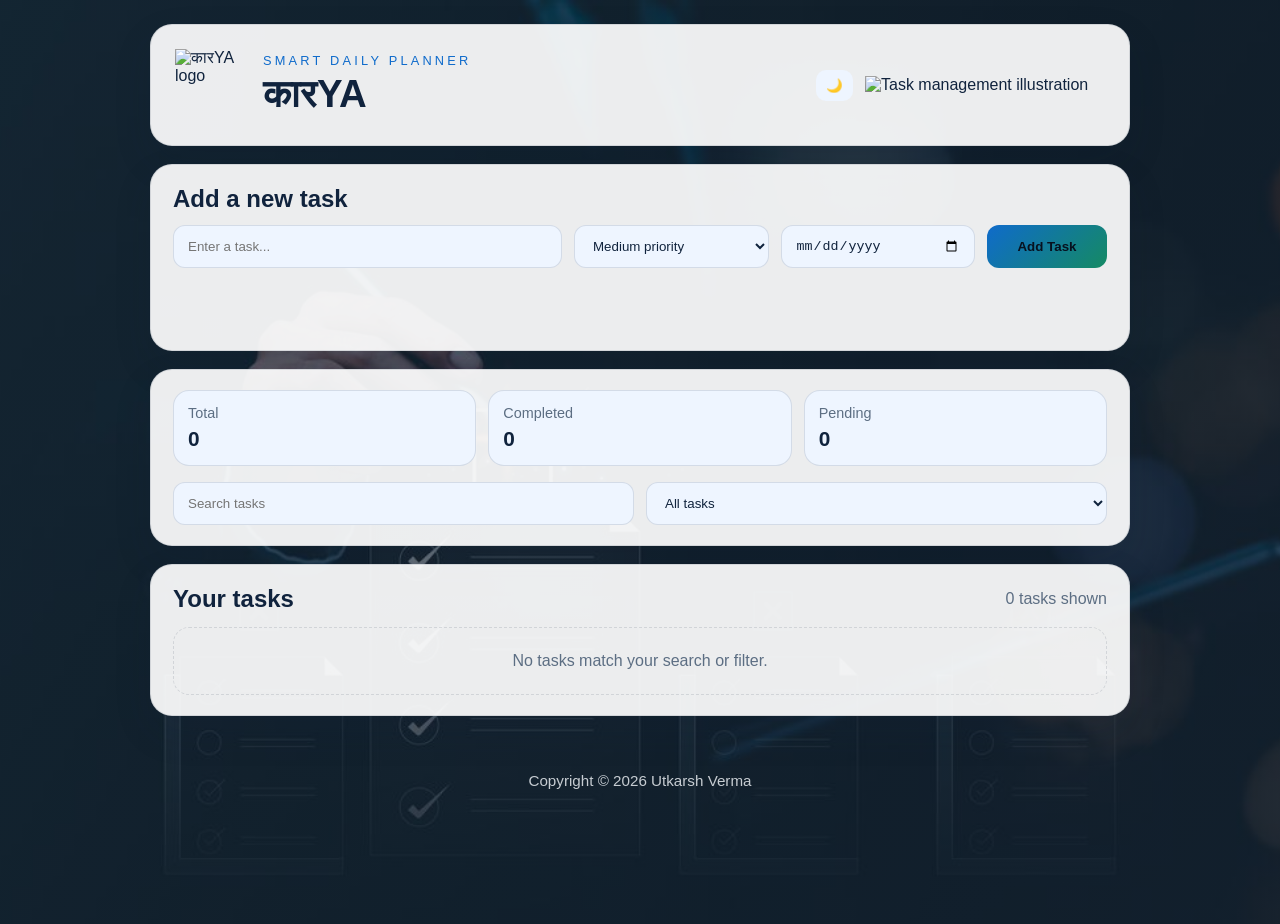
==== commit d3407e3c: "Merge 3ca6c2c792889903f4b964518a7f8b166fd61011 into e8587701da2e145031c1f0de7fbcd097f6fb462c" ====
--- a/index.html
+++ b/index.html
@@ -1,102 +1,96 @@
+<!DOCTYPE html>
+<html lang="en">
+  <head>
+    <meta charset="UTF-8" />
+    <meta name="viewport" content="width=device-width, initial-scale=1.0" />
+    <meta name="description" content="A smart to-do list app with offline support, dark mode, and installable PWA features." />
+    <meta name="theme-color" content="#07111f" />
+    <meta name="mobile-web-app-capable" content="yes" />
+    <meta name="apple-mobile-web-app-capable" content="yes" />
+    <meta name="apple-mobile-web-app-title" content="कारYA" />
+    <link rel="apple-touch-icon" href="images/logo.svg" />
+    <link rel="manifest" href="manifest.json" />
+    <title>कारYA | To-Do List</title>
+    <link rel="stylesheet" href="style.css" />
+  </head>
+  <body>
+    <div class="app-shell">
+      <header class="hero-card">
+        <div class="brand">
+          <img src="images/logo.svg" alt="कारYA logo" class="logo" />
+          <div>
+            <p class="eyebrow">Smart Daily Planner</p>
+            <h1>कारYA</h1>
+          </div>
+        </div>
+        <div class="hero-actions">
+          <button id="theme-toggle" class="icon-btn" type="button" aria-label="Toggle theme">🌙</button>
+          <button id="install-btn" class="secondary-btn" type="button" hidden>Install App</button>
+          <img src="images/hero.svg" alt="Task management illustration" class="hero-image" />
+        </div>
+      </header>
 
-<!doctype html>
-<html lang="en">
-<head>
-	<meta charset="utf-8" />
-	<meta name="viewport" content="width=device-width,initial-scale=1" />
-	<title>Expense Tracker</title>
-	<link href="https://fonts.googleapis.com/css2?family=Inter:wght@300;400;600;700&display=swap" rel="stylesheet">
-	<link rel="stylesheet" href="style.css">
-	<link rel="manifest" href="manifest.json">
-	<meta name="theme-color" content="#04273b">
-	<meta name="apple-mobile-web-app-capable" content="yes">
-	<meta name="apple-mobile-web-app-title" content="Expense Tracker">
-	<link rel="apple-touch-icon" href="icons/icon-192.svg">
-</head>
-<body>
-	<main class="app">
-		<header class="app-header">
-			<div style="display:flex;align-items:center;justify-content:space-between;gap:12px;">
-				<div>
-					<h1>Expense Tracker</h1>
-					<p class="subtitle">Modern, simple and persistent — track your spending</p>
-				</div>
-				<div class="header-controls">
-					<label for="currency" class="visually-hidden">Currency</label>
-					<select id="currency" aria-label="currency">
-						<option value="INR" selected>₹ INR</option>
-						<option value="USD">$ USD</option>
-						<option value="EUR">€ EUR</option>
-						<option value="GBP">£ GBP</option>
-						<option value="JPY">¥ JPY</option>
-						<option value="CAD">CAD</option>
-						<option value="AUD">AUD</option>
-						<option value="CNY">CNY</option>
-					</select>
-					<button id="installBtn" class="btn" style="margin-left:10px;display:none">Install App</button>
-				</div>
-			</div>
-		</header>
+      <section class="panel form-panel">
+        <h2>Add a new task</h2>
+        <form id="task-form" class="task-form">
+          <input
+            id="task-input"
+            type="text"
+            maxlength="80"
+            placeholder="Enter a task..."
+            autocomplete="off"
+          />
+          <select id="priority-select" aria-label="Select priority">
+            <option value="low">Low priority</option>
+            <option value="medium" selected>Medium priority</option>
+            <option value="high">High priority</option>
+          </select>
+          <input id="due-date-input" type="date" aria-label="Select due date" />
+          <button type="submit" class="primary-btn">Add Task</button>
+        </form>
+        <p id="form-message" class="form-message" aria-live="polite"></p>
+        <div id="alert-area" class="alert-area" aria-live="polite"></div>
+      </section>
 
-		<section class="balance-card card">
-			<div>
-				<small>Total Balance</small>
-				<h2 id="total">$0.00</h2>
-			</div>
-			<div class="summary">
-				<div>
-					<small>Income</small>
-					<div id="income">$0.00</div>
-				</div>
-				<div>
-					<small>Expenses</small>
-					<div id="expense">$0.00</div>
-				</div>
-			</div>
-		</section>
+      <section class="panel controls-panel">
+        <div class="stats">
+          <div class="stat-card">
+            <span class="stat-label">Total</span>
+            <strong id="total-count">0</strong>
+          </div>
+          <div class="stat-card">
+            <span class="stat-label">Completed</span>
+            <strong id="completed-count">0</strong>
+          </div>
+          <div class="stat-card">
+            <span class="stat-label">Pending</span>
+            <strong id="pending-count">0</strong>
+          </div>
+        </div>
 
-		<section class="controls card">
-			<form id="expense-form">
-				<div class="row">
-					<input id="title" placeholder="Title (e.g., Groceries)" required />
-					<select id="type" aria-label="type">
-						<option value="expense">Expense</option>
-						<option value="income">Income</option>
-					</select>
-					<input id="amount" placeholder="Amount" type="number" step="0.01" required />
-				</div>
-				<div class="row">
-					<input id="category" placeholder="Category (e.g., Food)" />
-					<input id="date" type="date" />
-				</div>
-				<div class="row actions">
-					<button type="submit" class="btn primary">Add Expense</button>
-					<button type="button" id="clear" class="btn">Clear All</button>
-				</div>
-			</form>
-		</section>
+        <div class="toolbar">
+          <input id="search-input" type="search" placeholder="Search tasks" />
+          <select id="filter-select">
+            <option value="all">All tasks</option>
+            <option value="pending">Pending</option>
+            <option value="completed">Completed</option>
+          </select>
+        </div>
+      </section>
 
-		<section class="list card">
-			<div class="list-header">
-				<h3>Transactions</h3>
-				<div class="filters">
-					<select id="filter-month">
-						<option value="all">All</option>
-					</select>
-					<select id="filter-category">
-						<option value="all">All Categories</option>
-					</select>
-				</div>
-			</div>
-			<ul id="expenses"></ul>
-		</section>
+      <section class="panel task-panel">
+        <div class="task-panel-header">
+          <h2>Your tasks</h2>
+          <p id="task-summary">0 tasks shown</p>
+        </div>
+        <ul id="task-list" class="task-list"></ul>
+      </section>
+    </div>
 
-		<footer class="app-footer">
-			<small>Uses local browser storage. Background image pulled from project assets.</small>
-			<div style="margin-top:6px">© Utkarsh Verma</div>
-		</footer>
-	</main>
+    <footer class="footer-credit">
+      <p>Copyright © 2026 Utkarsh Verma</p>
+    </footer>
 
-	<script src="scrript.js"></script>
-</body>
+    <script src="script.js"></script>
+  </body>
 </html>
--- a/style.css
+++ b/style.css
@@ -1,75 +1,412 @@
-
-:root{
-	--bg-overlay: rgba(6,10,20,0.55);
-	--card-bg: rgba(255,255,255,0.06);
-	--glass: rgba(255,255,255,0.06);
-	--accent: #6EE7B7;
-	--accent-2: #60A5FA;
-	--muted: rgba(255,255,255,0.8);
-	--glass-border: rgba(255,255,255,0.08);
-}
-
-*{box-sizing:border-box}
-html,body{height:100%}
-body{
-	margin:0;
-	font-family:Inter,system-ui,Segoe UI,Roboto,"Helvetica Neue",Arial;
-	color:var(--muted);
-	background:linear-gradient(0deg, rgba(0,0,0,0.25), rgba(0,0,0,0.25)), url('Background image.jfif') center/cover no-repeat;
-	-webkit-font-smoothing:antialiased;
-}
-
-.app{
-	min-height:100vh;
-	display:flex;
-	flex-direction:column;
-	gap:18px;
-	max-width:980px;
-	margin:40px auto;
-	padding:28px;
-}
-
-.card{
-	background:linear-gradient(180deg, rgba(255,255,255,0.04), rgba(255,255,255,0.02));
-	border:1px solid var(--glass-border);
-	backdrop-filter: blur(6px) saturate(120%);
-	padding:16px;
-	border-radius:12px;
-}
-
-.app-header h1{margin:0;font-weight:700;font-size:1.6rem}
-.subtitle{margin:4px 0 0;color:rgba(255,255,255,0.75)}
-
-.header-controls{display:flex;align-items:center}
-.header-controls select{padding:8px;border-radius:8px;border:1px solid rgba(255,255,255,0.06);background:transparent;color:var(--muted)}
-.header-controls button{margin-left:8px}
-.visually-hidden{position:absolute;width:1px;height:1px;padding:0;margin:-1px;overflow:hidden;clip:rect(0,0,0,0);white-space:nowrap;border:0}
-
-.balance-card{display:flex;justify-content:space-between;align-items:center}
-.balance-card h2{font-size:2rem;margin:8px 0}
-.summary{display:flex;gap:18px}
-.summary div{min-width:120px}
-
-.controls form .row{display:flex;gap:12px;margin-bottom:12px}
-input{flex:1;padding:10px;border-radius:8px;border:1px solid rgba(255,255,255,0.06);background:transparent;color:var(--muted)}
-input[type=date]{max-width:190px}
-.btn{padding:8px 14px;border-radius:8px;border:1px solid rgba(255,255,255,0.06);background:transparent;color:var(--muted);cursor:pointer}
-.btn.primary{background:linear-gradient(90deg,var(--accent),var(--accent-2));color:#04273b;border:none}
-.actions{justify-content:flex-end}
-
-.list-header{display:flex;justify-content:space-between;align-items:center;margin-bottom:12px}
-ul#expenses{list-style:none;padding:0;margin:0;display:flex;flex-direction:column;gap:10px}
-ul#expenses li{display:flex;justify-content:space-between;align-items:center;padding:10px;border-radius:8px;background:linear-gradient(180deg, rgba(255,255,255,0.02), rgba(255,255,255,0.01));border:1px solid rgba(255,255,255,0.03)}
-.meta{display:flex;flex-direction:column}
-.category{font-size:0.85rem;color:rgba(255,255,255,0.7)}
-.amount{font-weight:600}
-.amount.negative{color:#fb7185}
-.amount.positive{color:#86efac}
-
-.app-footer{opacity:0.85;text-align:center;margin-top:8px}
-
-@media (max-width:720px){
-	.app{margin:12px;padding:16px}
-	.balance-card{flex-direction:column;align-items:flex-start;gap:10px}
-	.controls form .row{flex-direction:column}
-}
+:root {
+  color-scheme: dark;
+  --bg: #07111f;
+  --panel: #10233d;
+  --panel-2: #17324f;
+  --text: #f4f7fb;
+  --muted: #8ca5bb;
+  --accent: #43d2ff;
+  --accent-2: #78f2b7;
+  --danger: #ff5b72;
+  --warning: #ffbf4d;
+  --border: rgba(255, 255, 255, 0.12);
+  --shadow: 0 20px 45px rgba(0, 0, 0, 0.24);
+}
+
+body.light-mode {
+  color-scheme: light;
+  --bg: #f5f9ff;
+  --panel: #ffffff;
+  --panel-2: #eef5ff;
+  --text: #10233d;
+  --muted: #5c6e83;
+  --accent: #0f6bcb;
+  --accent-2: #158a63;
+  --danger: #d6455d;
+  --warning: #ba7b00;
+  --border: rgba(16, 35, 61, 0.12);
+  --shadow: 0 16px 38px rgba(16, 35, 61, 0.12);
+}
+
+* {
+  box-sizing: border-box;
+}
+
+body {
+  margin: 0;
+  font-family: "Segoe UI", Tahoma, Geneva, Verdana, sans-serif;
+  background-image: linear-gradient(135deg, rgba(7, 17, 31, 0.55), rgba(15, 29, 45, 0.7)), url("background.png");
+  background-size: cover;
+  background-position: center;
+  background-repeat: no-repeat;
+  color: var(--text);
+  min-height: 100vh;
+}
+
+img {
+  max-width: 100%;
+  display: block;
+}
+
+.app-shell {
+  width: min(980px, calc(100% - 24px));
+  margin: 24px auto 40px;
+  display: grid;
+  gap: 18px;
+}
+
+.panel,
+.hero-card {
+  background: rgba(16, 35, 61, 0.92);
+  border: 1px solid var(--border);
+  box-shadow: var(--shadow);
+  border-radius: 22px;
+}
+
+body.light-mode .panel,
+body.light-mode .hero-card {
+  background: rgba(255, 255, 255, 0.92);
+}
+
+.hero-card {
+  padding: 24px;
+  display: flex;
+  justify-content: space-between;
+  align-items: center;
+  gap: 20px;
+}
+
+.brand {
+  display: flex;
+  align-items: center;
+  gap: 16px;
+}
+
+.logo {
+  width: 72px;
+  height: 72px;
+}
+
+.eyebrow {
+  margin: 0 0 4px;
+  font-size: 0.8rem;
+  text-transform: uppercase;
+  letter-spacing: 0.25em;
+  color: var(--accent);
+}
+
+h1,
+h2,
+p {
+  margin: 0;
+}
+
+h1 {
+  font-size: clamp(1.8rem, 3vw, 2.4rem);
+}
+
+.hero-actions {
+  display: flex;
+  align-items: center;
+  gap: 12px;
+}
+
+.hero-image {
+  width: min(240px, 40vw);
+}
+
+.panel {
+  padding: 20px 22px;
+}
+
+.task-form {
+  display: grid;
+  grid-template-columns: 1.8fr 0.9fr 0.9fr auto;
+  gap: 12px;
+  margin-top: 12px;
+}
+
+.task-form input,
+.task-form select,
+.toolbar input,
+.toolbar select,
+.edit-input,
+.edit-select,
+.edit-date {
+  width: 100%;
+  border: 1px solid var(--border);
+  background: var(--panel-2);
+  padding: 12px 14px;
+  border-radius: 12px;
+  color: var(--text);
+  outline: none;
+}
+
+.task-form input:focus,
+.task-form select:focus,
+.toolbar input:focus,
+.toolbar select:focus,
+.edit-input:focus,
+.edit-select:focus,
+.edit-date:focus {
+  border-color: var(--accent);
+}
+
+.primary-btn,
+.secondary-btn,
+.icon-btn {
+  border: none;
+  cursor: pointer;
+  transition: transform 0.2s ease, opacity 0.2s ease;
+}
+
+.primary-btn:hover,
+.secondary-btn:hover,
+.icon-btn:hover {
+  transform: translateY(-1px);
+}
+
+.primary-btn {
+  background: linear-gradient(135deg, var(--accent), var(--accent-2));
+  color: #07111f;
+  font-weight: 700;
+  padding: 12px 16px;
+  border-radius: 12px;
+  min-width: 120px;
+}
+
+.alert-area {
+  min-height: 24px;
+  margin-top: 10px;
+}
+
+.alert-banner {
+  background: rgba(255, 191, 77, 0.16);
+  color: var(--warning);
+  border: 1px solid rgba(255, 191, 77, 0.24);
+  border-radius: 12px;
+  padding: 10px 12px;
+  font-size: 0.95rem;
+}
+
+.form-message {
+  min-height: 20px;
+  margin-top: 8px;
+  color: var(--accent-2);
+  font-size: 0.95rem;
+}
+
+.form-message.error {
+  color: var(--danger);
+}
+
+.stats {
+  display: grid;
+  grid-template-columns: repeat(3, minmax(0, 1fr));
+  gap: 12px;
+}
+
+.stat-card {
+  background: var(--panel-2);
+  border: 1px solid var(--border);
+  border-radius: 16px;
+  padding: 14px;
+  display: flex;
+  flex-direction: column;
+  gap: 6px;
+}
+
+.stat-label {
+  color: var(--muted);
+  font-size: 0.9rem;
+}
+
+.stat-card strong {
+  font-size: 1.3rem;
+}
+
+.toolbar {
+  display: flex;
+  gap: 12px;
+  margin-top: 16px;
+}
+
+.task-panel-header {
+  display: flex;
+  justify-content: space-between;
+  align-items: center;
+  margin-bottom: 14px;
+}
+
+.task-panel-header p {
+  color: var(--muted);
+}
+
+.task-list {
+  list-style: none;
+  padding: 0;
+  margin: 0;
+  display: grid;
+  gap: 12px;
+}
+
+.task-item {
+  display: flex;
+  align-items: center;
+  justify-content: space-between;
+  gap: 12px;
+  background: rgba(255, 255, 255, 0.04);
+  border: 1px solid var(--border);
+  border-radius: 16px;
+  padding: 12px 14px;
+}
+
+body.light-mode .task-item {
+  background: rgba(16, 35, 61, 0.04);
+}
+
+.task-main {
+  display: flex;
+  align-items: center;
+  gap: 12px;
+  flex: 1;
+  min-width: 0;
+}
+
+.task-main input[type="checkbox"] {
+  width: 18px;
+  height: 18px;
+  accent-color: var(--accent-2);
+}
+
+.task-content {
+  display: flex;
+  flex-direction: column;
+  gap: 6px;
+  flex: 1;
+}
+
+.task-text {
+  word-break: break-word;
+  flex: 1;
+}
+
+.task-text.completed {
+  text-decoration: line-through;
+  color: var(--muted);
+}
+
+.task-meta {
+  display: flex;
+  gap: 8px;
+  flex-wrap: wrap;
+}
+
+.badge {
+  padding: 4px 8px;
+  border-radius: 999px;
+  font-size: 0.8rem;
+  background: rgba(67, 210, 255, 0.13);
+  color: var(--accent);
+  white-space: nowrap;
+}
+
+.badge.completed {
+  background: rgba(120, 242, 183, 0.16);
+  color: var(--accent-2);
+}
+
+.badge.high {
+  background: rgba(255, 91, 114, 0.16);
+  color: var(--danger);
+}
+
+.badge.medium {
+  background: rgba(255, 191, 77, 0.16);
+  color: var(--warning);
+}
+
+.badge.low {
+  background: rgba(67, 210, 255, 0.12);
+  color: var(--accent);
+}
+
+.badge.overdue {
+  background: rgba(255, 91, 114, 0.18);
+  color: var(--danger);
+}
+
+.badge.due-soon,
+.badge.due-today {
+  background: rgba(255, 191, 77, 0.16);
+  color: var(--warning);
+}
+
+.task-actions {
+  display: flex;
+  gap: 8px;
+}
+
+.secondary-btn,
+.icon-btn {
+  background: var(--panel-2);
+  color: var(--text);
+  padding: 8px 10px;
+  border-radius: 10px;
+}
+
+.icon-btn.danger {
+  color: var(--danger);
+}
+
+.empty-state {
+  text-align: center;
+  padding: 24px;
+  color: var(--muted);
+  border: 1px dashed var(--border);
+  border-radius: 16px;
+}
+
+.footer-credit {
+  text-align: center;
+  padding: 16px 12px 24px;
+  color: rgba(244, 247, 251, 0.8);
+  font-size: 0.95rem;
+}
+
+.edit-fields {
+  display: flex;
+  flex-direction: column;
+  gap: 8px;
+  width: 100%;
+}
+
+.edit-controls {
+  display: flex;
+  gap: 8px;
+}
+
+@media (max-width: 700px) {
+  .hero-card {
+    flex-direction: column;
+    align-items: flex-start;
+  }
+
+  .task-form,
+  .toolbar,
+  .task-item,
+  .edit-controls {
+    flex-direction: column;
+    align-items: stretch;
+  }
+
+  .stats {
+    grid-template-columns: 1fr;
+  }
+
+  .task-panel-header {
+    flex-direction: column;
+    align-items: flex-start;
+    gap: 6px;
+  }
+}
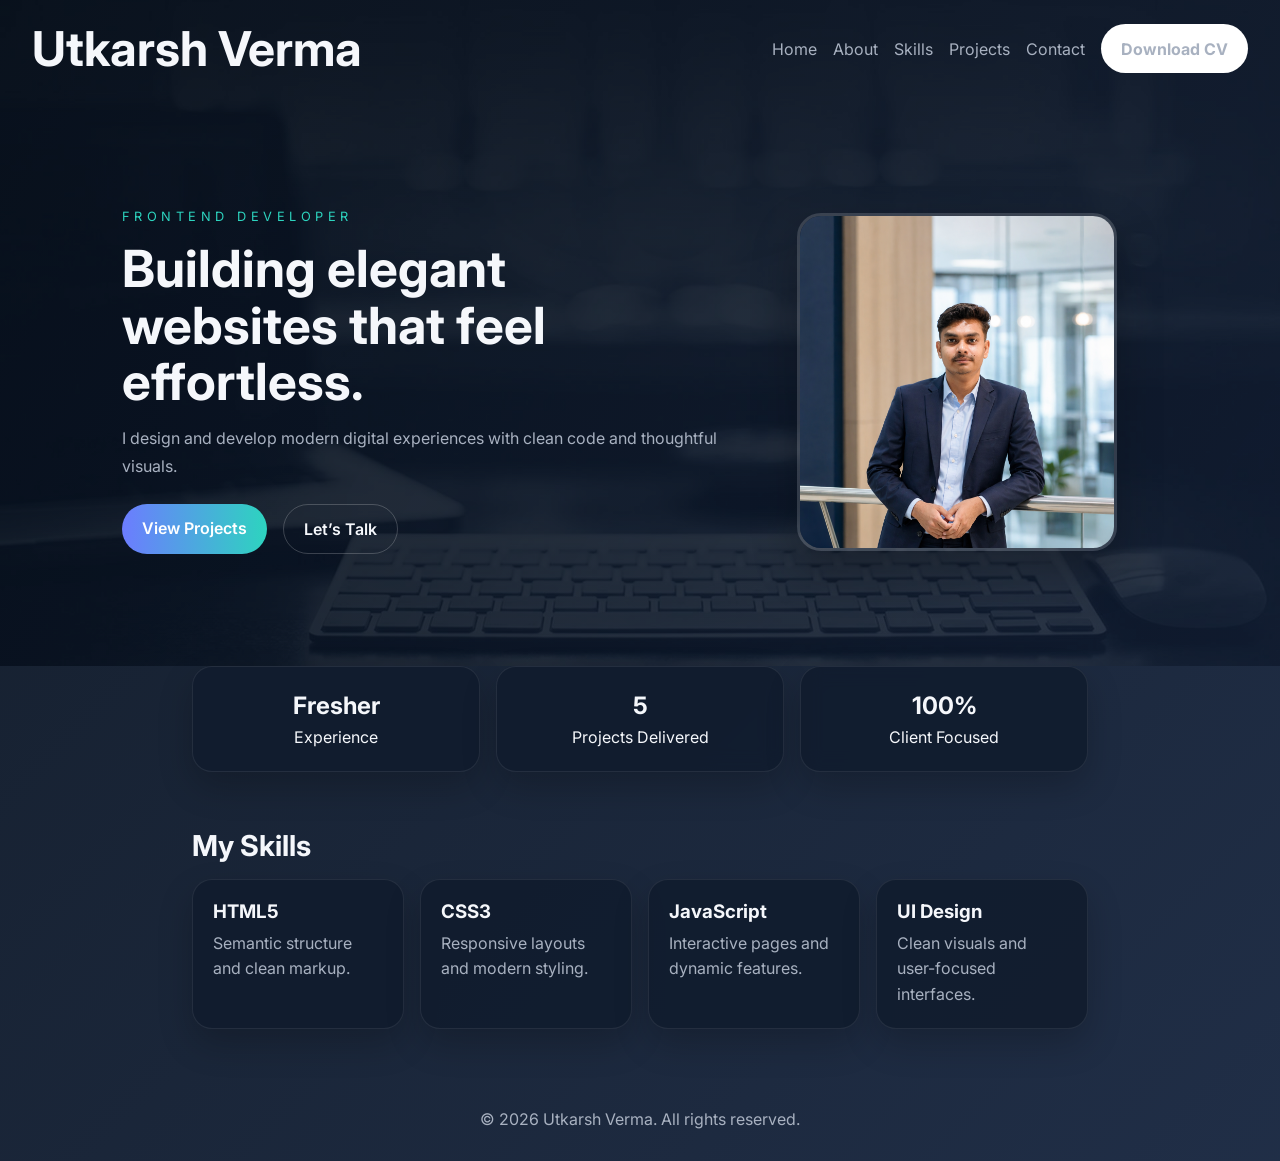
==== commit e840d71c: "Merge 494069ea83c95177cebab0146f2d4b28fefa5fb6 into e8587701da2e145031c1f0de7fbcd097f6fb462c" ====
--- a/index.html
+++ b/index.html
@@ -3,94 +3,86 @@
   <head>
     <meta charset="UTF-8" />
     <meta name="viewport" content="width=device-width, initial-scale=1.0" />
-    <meta name="description" content="A smart to-do list app with offline support, dark mode, and installable PWA features." />
-    <meta name="theme-color" content="#07111f" />
-    <meta name="mobile-web-app-capable" content="yes" />
-    <meta name="apple-mobile-web-app-capable" content="yes" />
-    <meta name="apple-mobile-web-app-title" content="कारYA" />
-    <link rel="apple-touch-icon" href="images/logo.svg" />
-    <link rel="manifest" href="manifest.json" />
-    <title>कारYA | To-Do List</title>
+    <title>Utkarsh Verma | Portfolio</title>
+    <link rel="preconnect" href="https://fonts.googleapis.com" />
+    <link rel="preconnect" href="https://fonts.gstatic.com" crossorigin />
+    <link href="https://fonts.googleapis.com/css2?family=Inter:wght@400;500;600;700;800&display=swap" rel="stylesheet" />
     <link rel="stylesheet" href="style.css" />
   </head>
   <body>
-    <div class="app-shell">
-      <header class="hero-card">
-        <div class="brand">
-          <img src="images/logo.svg" alt="कारYA logo" class="logo" />
-          <div>
-            <p class="eyebrow">Smart Daily Planner</p>
-            <h1>कारYA</h1>
-          </div>
+    <header class="hero">
+      <nav class="nav">
+        <a href="index.html" class="brand" target="_blank" rel="noopener noreferrer">Utkarsh Verma</a>
+        <div class="nav-links">
+          <a href="index.html" target="_blank" rel="noopener noreferrer">Home</a>
+          <a href="about.html" target="_blank" rel="noopener noreferrer">About</a>
+          <a href="#skills" target="_self">Skills</a>
+          <a href="projects.html" target="_blank" rel="noopener noreferrer">Projects</a>
+          <a href="contact.html" target="_blank" rel="noopener noreferrer">Contact</a>
+          <a href="Utkarsh Verma Resume.pdf" class="btn btn-download nav-download" download>Download CV</a>
         </div>
-        <div class="hero-actions">
-          <button id="theme-toggle" class="icon-btn" type="button" aria-label="Toggle theme">🌙</button>
-          <button id="install-btn" class="secondary-btn" type="button" hidden>Install App</button>
-          <img src="images/hero.svg" alt="Task management illustration" class="hero-image" />
-        </div>
-      </header>
+      </nav>
 
-      <section class="panel form-panel">
-        <h2>Add a new task</h2>
-        <form id="task-form" class="task-form">
-          <input
-            id="task-input"
-            type="text"
-            maxlength="80"
-            placeholder="Enter a task..."
-            autocomplete="off"
-          />
-          <select id="priority-select" aria-label="Select priority">
-            <option value="low">Low priority</option>
-            <option value="medium" selected>Medium priority</option>
-            <option value="high">High priority</option>
-          </select>
-          <input id="due-date-input" type="date" aria-label="Select due date" />
-          <button type="submit" class="primary-btn">Add Task</button>
-        </form>
-        <p id="form-message" class="form-message" aria-live="polite"></p>
-        <div id="alert-area" class="alert-area" aria-live="polite"></div>
-      </section>
-
-      <section class="panel controls-panel">
-        <div class="stats">
-          <div class="stat-card">
-            <span class="stat-label">Total</span>
-            <strong id="total-count">0</strong>
-          </div>
-          <div class="stat-card">
-            <span class="stat-label">Completed</span>
-            <strong id="completed-count">0</strong>
-          </div>
-          <div class="stat-card">
-            <span class="stat-label">Pending</span>
-            <strong id="pending-count">0</strong>
+      <div class="hero-layout">
+        <div class="hero-content">
+          <p class="eyebrow">Frontend Developer</p>
+          <h1>Building elegant websites that feel effortless.</h1>
+          <p class="hero-text">I design and develop modern digital experiences with clean code and thoughtful visuals.</p>
+          <div class="hero-actions">
+            <a href="projects.html" class="btn btn-primary" target="_blank" rel="noopener noreferrer">View Projects</a>
+            <a href="contact.html" class="btn btn-secondary" target="_blank" rel="noopener noreferrer">Let’s Talk</a>
           </div>
         </div>
 
-        <div class="toolbar">
-          <input id="search-input" type="search" placeholder="Search tasks" />
-          <select id="filter-select">
-            <option value="all">All tasks</option>
-            <option value="pending">Pending</option>
-            <option value="completed">Completed</option>
-          </select>
+        <div class="hero-visual">
+          <img src="Utkarsh photo.png" alt="Utkarsh Verma portrait" />
+        </div>
+      </div>
+    </header>
+
+    <main>
+      <section class="stats">
+        <div class="stat-card">
+          <strong>Fresher</strong>
+          <span>Experience</span>
+        </div>
+        <div class="stat-card">
+          <strong>5</strong>
+          <span>Projects Delivered</span>
+        </div>
+        <div class="stat-card">
+          <strong>100%</strong>
+          <span>Client Focused</span>
         </div>
       </section>
 
-      <section class="panel task-panel">
-        <div class="task-panel-header">
-          <h2>Your tasks</h2>
-          <p id="task-summary">0 tasks shown</p>
+      <section id="skills" class="skills-section">
+        <h2>My Skills</h2>
+        <div class="skills-grid">
+          <div class="skill-card">
+            <h3>HTML5</h3>
+            <p>Semantic structure and clean markup.</p>
+          </div>
+          <div class="skill-card">
+            <h3>CSS3</h3>
+            <p>Responsive layouts and modern styling.</p>
+          </div>
+          <div class="skill-card">
+            <h3>JavaScript</h3>
+            <p>Interactive pages and dynamic features.</p>
+          </div>
+          <div class="skill-card">
+            <h3>UI Design</h3>
+            <p>Clean visuals and user-focused interfaces.</p>
+          </div>
         </div>
-        <ul id="task-list" class="task-list"></ul>
       </section>
-    </div>
+    </main>
 
-    <footer class="footer-credit">
-      <p>Copyright © 2026 Utkarsh Verma</p>
+    <footer class="footer">
+      <p>© <span class="year"></span> Utkarsh Verma. All rights reserved.</p>
     </footer>
 
     <script src="script.js"></script>
   </body>
-</html>
+</html>
--- a/style.css
+++ b/style.css
@@ -1,412 +1,340 @@
 :root {
-  color-scheme: dark;
+  color-scheme: light;
   --bg: #07111f;
-  --panel: #10233d;
-  --panel-2: #17324f;
-  --text: #f4f7fb;
-  --muted: #8ca5bb;
-  --accent: #43d2ff;
-  --accent-2: #78f2b7;
-  --danger: #ff5b72;
-  --warning: #ffbf4d;
-  --border: rgba(255, 255, 255, 0.12);
-  --shadow: 0 20px 45px rgba(0, 0, 0, 0.24);
-}
-
-body.light-mode {
-  color-scheme: light;
-  --bg: #f5f9ff;
-  --panel: #ffffff;
-  --panel-2: #eef5ff;
-  --text: #10233d;
-  --muted: #5c6e83;
-  --accent: #0f6bcb;
-  --accent-2: #158a63;
-  --danger: #d6455d;
-  --warning: #ba7b00;
-  --border: rgba(16, 35, 61, 0.12);
-  --shadow: 0 16px 38px rgba(16, 35, 61, 0.12);
+  --panel: #111c2e;
+  --text: #f5f7fb;
+  --muted: #a8b1c0;
+  --accent: #6c7cff;
+  --accent-2: #2dd4bf;
 }
 
 * {
   box-sizing: border-box;
+  margin: 0;
+  padding: 0;
 }
 
 body {
-  margin: 0;
-  font-family: "Segoe UI", Tahoma, Geneva, Verdana, sans-serif;
-  background-image: linear-gradient(135deg, rgba(7, 17, 31, 0.55), rgba(15, 29, 45, 0.7)), url("background.png");
-  background-size: cover;
-  background-position: center;
-  background-repeat: no-repeat;
+  font-family: 'Inter', sans-serif;
+  background: linear-gradient(135deg, rgba(7, 17, 31, 0.95), rgba(20, 35, 61, 0.95));
   color: var(--text);
   min-height: 100vh;
 }
 
-img {
-  max-width: 100%;
-  display: block;
-}
-
-.app-shell {
-  width: min(980px, calc(100% - 24px));
-  margin: 24px auto 40px;
-  display: grid;
-  gap: 18px;
-}
-
-.panel,
-.hero-card {
-  background: rgba(16, 35, 61, 0.92);
-  border: 1px solid var(--border);
-  box-shadow: var(--shadow);
-  border-radius: 22px;
-}
-
-body.light-mode .panel,
-body.light-mode .hero-card {
-  background: rgba(255, 255, 255, 0.92);
-}
-
-.hero-card {
-  padding: 24px;
+body.subpage {
+  display: flex;
+  flex-direction: column;
+  min-height: 100vh;
+}
+
+.nav {
   display: flex;
   justify-content: space-between;
   align-items: center;
-  gap: 20px;
+  padding: 1.2rem 2rem;
 }
 
 .brand {
+  font-size: 3rem;
+  font-weight: 700;
+  color: var(--text);
+  text-decoration: none;
+}
+
+.nav-links {
   display: flex;
   align-items: center;
-  gap: 16px;
-}
-
-.logo {
-  width: 72px;
-  height: 72px;
-}
-
-.eyebrow {
-  margin: 0 0 4px;
-  font-size: 0.8rem;
-  text-transform: uppercase;
-  letter-spacing: 0.25em;
-  color: var(--accent);
-}
-
-h1,
-h2,
-p {
-  margin: 0;
-}
-
-h1 {
-  font-size: clamp(1.8rem, 3vw, 2.4rem);
-}
-
-.hero-actions {
-  display: flex;
-  align-items: center;
-  gap: 12px;
-}
-
-.hero-image {
-  width: min(240px, 40vw);
-}
-
-.panel {
-  padding: 20px 22px;
-}
-
-.task-form {
-  display: grid;
-  grid-template-columns: 1.8fr 0.9fr 0.9fr auto;
-  gap: 12px;
-  margin-top: 12px;
-}
-
-.task-form input,
-.task-form select,
-.toolbar input,
-.toolbar select,
-.edit-input,
-.edit-select,
-.edit-date {
-  width: 100%;
-  border: 1px solid var(--border);
-  background: var(--panel-2);
-  padding: 12px 14px;
-  border-radius: 12px;
-  color: var(--text);
-  outline: none;
-}
-
-.task-form input:focus,
-.task-form select:focus,
-.toolbar input:focus,
-.toolbar select:focus,
-.edit-input:focus,
-.edit-select:focus,
-.edit-date:focus {
-  border-color: var(--accent);
-}
-
-.primary-btn,
-.secondary-btn,
-.icon-btn {
-  border: none;
-  cursor: pointer;
-  transition: transform 0.2s ease, opacity 0.2s ease;
-}
-
-.primary-btn:hover,
-.secondary-btn:hover,
-.icon-btn:hover {
-  transform: translateY(-1px);
-}
-
-.primary-btn {
-  background: linear-gradient(135deg, var(--accent), var(--accent-2));
+  gap: 1rem;
+}
+
+.nav-links a {
+  color: var(--muted);
+  text-decoration: none;
+  transition: color 0.3s ease;
+}
+
+.nav-download {
+  padding: 0.7rem 1rem;
+  border-radius: 999px;
+  background: #ffffff;
   color: #07111f;
   font-weight: 700;
-  padding: 12px 16px;
+}
+
+.nav-links a:hover {
+  color: var(--text);
+}
+
+.hero {
+  padding-bottom: 3rem;
+  background: linear-gradient(120deg, rgba(7, 17, 31, 0.82), rgba(20, 35, 61, 0.72)), url('Background image.jpg') center/cover no-repeat;
+}
+
+.hero-layout {
+  display: grid;
+  grid-template-columns: 1.2fr 0.8fr;
+  gap: 2rem;
+  align-items: center;
+  max-width: 1100px;
+  margin: 3rem auto 0;
+  padding: 2rem;
+}
+
+.hero-content {
+  max-width: 780px;
+  padding: 2rem 0;
+}
+
+.hero-visual {
+  display: flex;
+  justify-content: center;
+}
+
+.hero-visual img {
+  width: min(100%, 320px);
+  border-radius: 24px;
+  border: 3px solid rgba(255,255,255,0.15);
+  box-shadow: 0 20px 45px rgba(0,0,0,0.25);
+}
+
+.eyebrow {
+  text-transform: uppercase;
+  letter-spacing: 0.35em;
+  color: var(--accent-2);
+  font-size: 0.8rem;
+  margin-bottom: 1rem;
+}
+
+h1 {
+  font-size: clamp(2rem, 4vw, 3.5rem);
+  line-height: 1.1;
+  margin-bottom: 1rem;
+}
+
+.hero-text,
+.panel p,
+.contact-section p,
+.page-content p {
+  color: var(--muted);
+  line-height: 1.7;
+  font-size: 1rem;
+}
+
+.hero-actions {
+  display: flex;
+  flex-wrap: wrap;
+  gap: 1rem;
+  margin-top: 1.5rem;
+}
+
+.btn {
+  display: inline-block;
+  padding: 0.9rem 1.25rem;
+  border-radius: 999px;
+  text-decoration: none;
+  font-weight: 600;
+  transition: transform 0.2s ease, box-shadow 0.2s ease;
+  cursor: pointer;
+}
+
+.btn:hover {
+  transform: translateY(-2px);
+  box-shadow: 0 10px 25px rgba(0, 0, 0, 0.2);
+}
+
+.btn-primary {
+  background: linear-gradient(90deg, var(--accent), var(--accent-2));
+  color: white;
+}
+
+.btn-secondary {
+  border: 1px solid rgba(255,255,255,0.2);
+  color: var(--text);
+}
+
+.btn-download {
+  background: #ffffff;
+  color: #07111f;
+  font-weight: 700;
+}
+
+.stats {
+  display: grid;
+  grid-template-columns: repeat(3, minmax(0, 1fr));
+  gap: 1rem;
+  max-width: 960px;
+  margin: 0 auto 3.5rem;
+  padding: 0 2rem;
+}
+
+.skills-section {
+  max-width: 960px;
+  margin: 0 auto 3.5rem;
+  padding: 0 2rem;
+}
+
+.skills-section h2 {
+  margin-bottom: 1rem;
+  font-size: 1.8rem;
+}
+
+.skills-grid {
+  display: grid;
+  grid-template-columns: repeat(4, minmax(0, 1fr));
+  gap: 1rem;
+}
+
+.skill-card {
+  background: rgba(17, 28, 46, 0.9);
+  border: 1px solid rgba(255,255,255,0.08);
+  border-radius: 20px;
+  padding: 1.25rem;
+  box-shadow: 0 15px 35px rgba(0,0,0,0.2);
+}
+
+.skill-card h3 {
+  margin-bottom: 0.5rem;
+}
+
+.skill-card p {
+  color: var(--muted);
+  line-height: 1.6;
+}
+
+.stat-card,
+.panel {
+  background: rgba(17, 28, 46, 0.9);
+  border: 1px solid rgba(255,255,255,0.08);
+  border-radius: 20px;
+  box-shadow: 0 15px 35px rgba(0,0,0,0.2);
+  backdrop-filter: blur(10px);
+}
+
+.stat-card {
+  padding: 1.5rem;
+  text-align: center;
+}
+
+.stat-card strong {
+  display: block;
+  font-size: 1.5rem;
+  margin-bottom: 0.4rem;
+}
+
+.page-header {
+  padding: 1rem 0 2rem;
+  background: linear-gradient(120deg, rgba(7, 17, 31, 0.82), rgba(20, 35, 61, 0.72)), url('Background image.jpg') center/cover no-repeat;
+}
+
+.page-intro {
+  max-width: 760px;
+  margin: 2rem auto 0;
+  padding: 0 2rem;
+}
+
+.page-content {
+  max-width: 960px;
+  margin: 0 auto;
+  padding: 0 2rem 3rem;
+  flex: 1;
+}
+
+.project-grid {
+  display: grid;
+  grid-template-columns: repeat(3, minmax(0, 1fr));
+  gap: 1rem;
+}
+
+.project-card {
+  background: linear-gradient(135deg, rgba(17, 28, 46, 0.95), rgba(41, 60, 96, 0.9)), url('Background image.jpg') center/cover no-repeat;
+}
+
+.panel {
+  padding: 1.5rem;
+}
+
+.panel h2 {
+  margin-bottom: 0.8rem;
+}
+
+.about-grid {
+  display: grid;
+  grid-template-columns: 1.1fr 0.9fr;
+  gap: 1rem;
+}
+
+.about-grid .panel:first-child,
+.about-grid .panel:last-child {
+  grid-column: span 1;
+}
+
+.image-panel img {
+  width: 100%;
+  border-radius: 18px;
+  display: block;
+}
+
+.skill-list {
+  list-style: none;
+  display: grid;
+  gap: 0.6rem;
+  color: var(--muted);
+}
+
+.contact-section {
+  display: grid;
+  grid-template-columns: repeat(2, minmax(0, 1fr));
+  gap: 1rem;
+}
+
+.contact-form {
+  display: grid;
+  gap: 0.8rem;
+}
+
+.contact-form input,
+.contact-form textarea {
+  width: 100%;
+  padding: 0.9rem 1rem;
+  border: 1px solid rgba(255,255,255,0.12);
   border-radius: 12px;
-  min-width: 120px;
-}
-
-.alert-area {
-  min-height: 24px;
-  margin-top: 10px;
-}
-
-.alert-banner {
-  background: rgba(255, 191, 77, 0.16);
-  color: var(--warning);
-  border: 1px solid rgba(255, 191, 77, 0.24);
-  border-radius: 12px;
-  padding: 10px 12px;
-  font-size: 0.95rem;
+  background: rgba(255,255,255,0.04);
+  color: var(--text);
+}
+
+.contact-form input::placeholder,
+.contact-form textarea::placeholder {
+  color: #8ea0b9;
 }
 
 .form-message {
-  min-height: 20px;
-  margin-top: 8px;
   color: var(--accent-2);
-  font-size: 0.95rem;
-}
-
-.form-message.error {
-  color: var(--danger);
-}
-
-.stats {
-  display: grid;
-  grid-template-columns: repeat(3, minmax(0, 1fr));
-  gap: 12px;
-}
-
-.stat-card {
-  background: var(--panel-2);
-  border: 1px solid var(--border);
-  border-radius: 16px;
-  padding: 14px;
-  display: flex;
-  flex-direction: column;
-  gap: 6px;
-}
-
-.stat-label {
-  color: var(--muted);
-  font-size: 0.9rem;
-}
-
-.stat-card strong {
-  font-size: 1.3rem;
-}
-
-.toolbar {
-  display: flex;
-  gap: 12px;
-  margin-top: 16px;
-}
-
-.task-panel-header {
-  display: flex;
-  justify-content: space-between;
-  align-items: center;
-  margin-bottom: 14px;
-}
-
-.task-panel-header p {
-  color: var(--muted);
-}
-
-.task-list {
-  list-style: none;
-  padding: 0;
-  margin: 0;
-  display: grid;
-  gap: 12px;
-}
-
-.task-item {
-  display: flex;
-  align-items: center;
-  justify-content: space-between;
-  gap: 12px;
-  background: rgba(255, 255, 255, 0.04);
-  border: 1px solid var(--border);
-  border-radius: 16px;
-  padding: 12px 14px;
-}
-
-body.light-mode .task-item {
-  background: rgba(16, 35, 61, 0.04);
-}
-
-.task-main {
-  display: flex;
-  align-items: center;
-  gap: 12px;
-  flex: 1;
-  min-width: 0;
-}
-
-.task-main input[type="checkbox"] {
-  width: 18px;
-  height: 18px;
-  accent-color: var(--accent-2);
-}
-
-.task-content {
-  display: flex;
-  flex-direction: column;
-  gap: 6px;
-  flex: 1;
-}
-
-.task-text {
-  word-break: break-word;
-  flex: 1;
-}
-
-.task-text.completed {
-  text-decoration: line-through;
-  color: var(--muted);
-}
-
-.task-meta {
-  display: flex;
-  gap: 8px;
-  flex-wrap: wrap;
-}
-
-.badge {
-  padding: 4px 8px;
-  border-radius: 999px;
-  font-size: 0.8rem;
-  background: rgba(67, 210, 255, 0.13);
-  color: var(--accent);
-  white-space: nowrap;
-}
-
-.badge.completed {
-  background: rgba(120, 242, 183, 0.16);
-  color: var(--accent-2);
-}
-
-.badge.high {
-  background: rgba(255, 91, 114, 0.16);
-  color: var(--danger);
-}
-
-.badge.medium {
-  background: rgba(255, 191, 77, 0.16);
-  color: var(--warning);
-}
-
-.badge.low {
-  background: rgba(67, 210, 255, 0.12);
-  color: var(--accent);
-}
-
-.badge.overdue {
-  background: rgba(255, 91, 114, 0.18);
-  color: var(--danger);
-}
-
-.badge.due-soon,
-.badge.due-today {
-  background: rgba(255, 191, 77, 0.16);
-  color: var(--warning);
-}
-
-.task-actions {
-  display: flex;
-  gap: 8px;
-}
-
-.secondary-btn,
-.icon-btn {
-  background: var(--panel-2);
-  color: var(--text);
-  padding: 8px 10px;
-  border-radius: 10px;
-}
-
-.icon-btn.danger {
-  color: var(--danger);
-}
-
-.empty-state {
+  font-weight: 600;
+}
+
+.footer {
   text-align: center;
-  padding: 24px;
-  color: var(--muted);
-  border: 1px dashed var(--border);
-  border-radius: 16px;
-}
-
-.footer-credit {
-  text-align: center;
-  padding: 16px 12px 24px;
-  color: rgba(244, 247, 251, 0.8);
-  font-size: 0.95rem;
-}
-
-.edit-fields {
-  display: flex;
-  flex-direction: column;
-  gap: 8px;
-  width: 100%;
-}
-
-.edit-controls {
-  display: flex;
-  gap: 8px;
-}
-
-@media (max-width: 700px) {
-  .hero-card {
-    flex-direction: column;
-    align-items: flex-start;
-  }
-
-  .task-form,
-  .toolbar,
-  .task-item,
-  .edit-controls {
-    flex-direction: column;
-    align-items: stretch;
-  }
-
-  .stats {
+  padding: 1.5rem 1rem 2rem;
+  color: var(--muted);
+}
+
+@media (max-width: 768px) {
+  .stats,
+  .project-grid,
+  .contact-section,
+  .about-grid,
+  .hero-layout,
+  .skills-grid {
     grid-template-columns: 1fr;
   }
 
-  .task-panel-header {
+  .nav {
     flex-direction: column;
-    align-items: flex-start;
-    gap: 6px;
+    gap: 0.8rem;
   }
-}
+
+  .hero-content {
+    margin-top: 2rem;
+    padding: 1rem 0;
+  }
+}
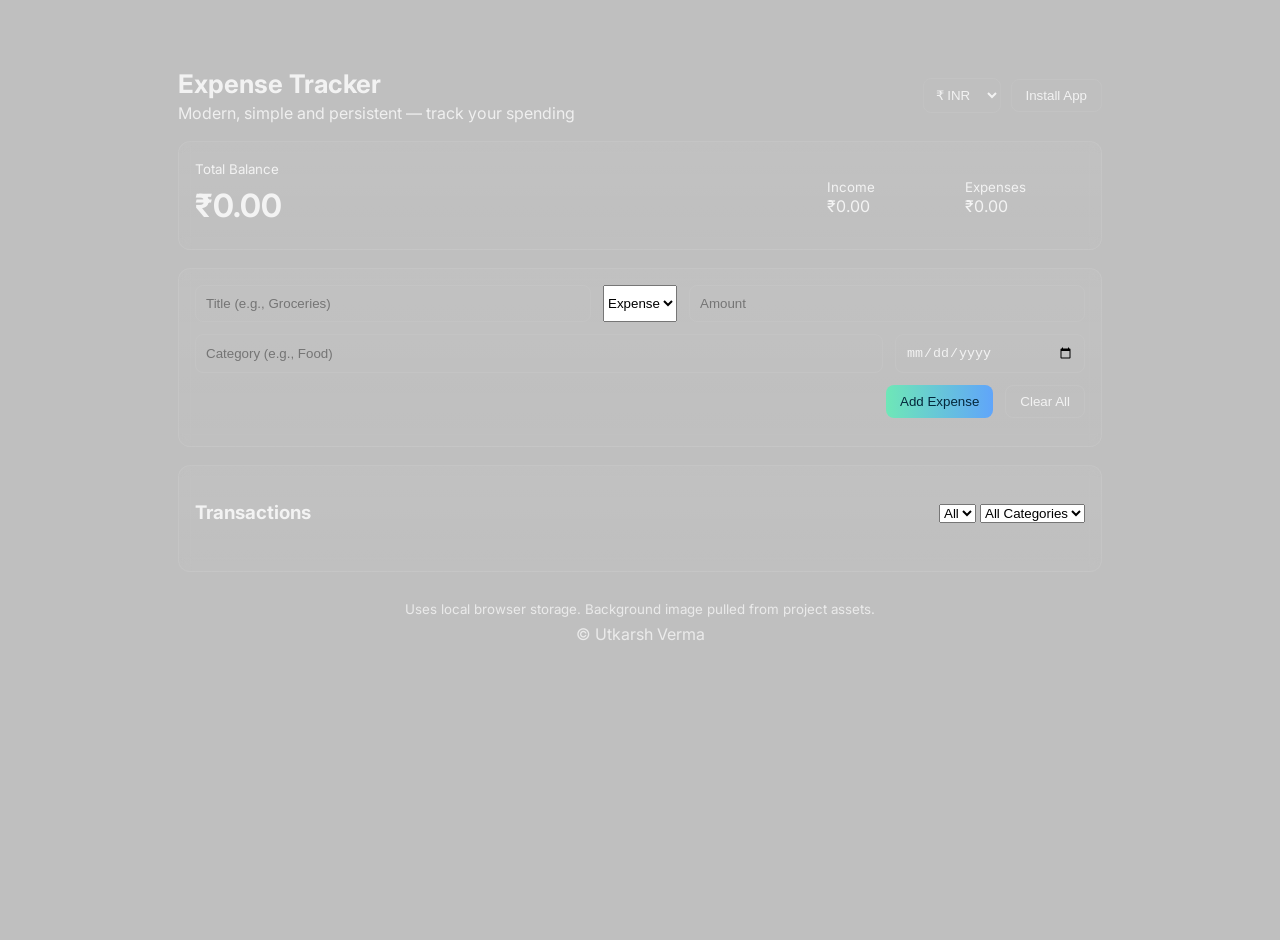
==== commit 4a2b9e5b: "Merge 8dc41cd75f6bf9dbb5351902704d56f751dc0b13 into e8587701da2e145031c1f0de7fbcd097f6fb462c" ====
--- a/index.html
+++ b/index.html
@@ -1,88 +1,102 @@
-<!DOCTYPE html>
+
+<!doctype html>
 <html lang="en">
-  <head>
-    <meta charset="UTF-8" />
-    <meta name="viewport" content="width=device-width, initial-scale=1.0" />
-    <title>Utkarsh Verma | Portfolio</title>
-    <link rel="preconnect" href="https://fonts.googleapis.com" />
-    <link rel="preconnect" href="https://fonts.gstatic.com" crossorigin />
-    <link href="https://fonts.googleapis.com/css2?family=Inter:wght@400;500;600;700;800&display=swap" rel="stylesheet" />
-    <link rel="stylesheet" href="style.css" />
-  </head>
-  <body>
-    <header class="hero">
-      <nav class="nav">
-        <a href="index.html" class="brand" target="_blank" rel="noopener noreferrer">Utkarsh Verma</a>
-        <div class="nav-links">
-          <a href="index.html" target="_blank" rel="noopener noreferrer">Home</a>
-          <a href="about.html" target="_blank" rel="noopener noreferrer">About</a>
-          <a href="#skills" target="_self">Skills</a>
-          <a href="projects.html" target="_blank" rel="noopener noreferrer">Projects</a>
-          <a href="contact.html" target="_blank" rel="noopener noreferrer">Contact</a>
-          <a href="Utkarsh Verma Resume.pdf" class="btn btn-download nav-download" download>Download CV</a>
-        </div>
-      </nav>
+<head>
+	<meta charset="utf-8" />
+	<meta name="viewport" content="width=device-width,initial-scale=1" />
+	<title>Expense Tracker</title>
+	<link href="https://fonts.googleapis.com/css2?family=Inter:wght@300;400;600;700&display=swap" rel="stylesheet">
+	<link rel="stylesheet" href="style.css">
+	<link rel="manifest" href="manifest.json">
+	<meta name="theme-color" content="#04273b">
+	<meta name="apple-mobile-web-app-capable" content="yes">
+	<meta name="apple-mobile-web-app-title" content="Expense Tracker">
+	<link rel="apple-touch-icon" href="icons/icon-192.svg">
+</head>
+<body>
+	<main class="app">
+		<header class="app-header">
+			<div style="display:flex;align-items:center;justify-content:space-between;gap:12px;">
+				<div>
+					<h1>Expense Tracker</h1>
+					<p class="subtitle">Modern, simple and persistent — track your spending</p>
+				</div>
+				<div class="header-controls">
+					<label for="currency" class="visually-hidden">Currency</label>
+					<select id="currency" aria-label="currency">
+						<option value="INR" selected>₹ INR</option>
+						<option value="USD">$ USD</option>
+						<option value="EUR">€ EUR</option>
+						<option value="GBP">£ GBP</option>
+						<option value="JPY">¥ JPY</option>
+						<option value="CAD">CAD</option>
+						<option value="AUD">AUD</option>
+						<option value="CNY">CNY</option>
+					</select>
+					<button id="installBtn" class="btn" style="margin-left:10px;display:none">Install App</button>
+				</div>
+			</div>
+		</header>
 
-      <div class="hero-layout">
-        <div class="hero-content">
-          <p class="eyebrow">Frontend Developer</p>
-          <h1>Building elegant websites that feel effortless.</h1>
-          <p class="hero-text">I design and develop modern digital experiences with clean code and thoughtful visuals.</p>
-          <div class="hero-actions">
-            <a href="projects.html" class="btn btn-primary" target="_blank" rel="noopener noreferrer">View Projects</a>
-            <a href="contact.html" class="btn btn-secondary" target="_blank" rel="noopener noreferrer">Let’s Talk</a>
-          </div>
-        </div>
+		<section class="balance-card card">
+			<div>
+				<small>Total Balance</small>
+				<h2 id="total">$0.00</h2>
+			</div>
+			<div class="summary">
+				<div>
+					<small>Income</small>
+					<div id="income">$0.00</div>
+				</div>
+				<div>
+					<small>Expenses</small>
+					<div id="expense">$0.00</div>
+				</div>
+			</div>
+		</section>
 
-        <div class="hero-visual">
-          <img src="Utkarsh photo.png" alt="Utkarsh Verma portrait" />
-        </div>
-      </div>
-    </header>
+		<section class="controls card">
+			<form id="expense-form">
+				<div class="row">
+					<input id="title" placeholder="Title (e.g., Groceries)" required />
+					<select id="type" aria-label="type">
+						<option value="expense">Expense</option>
+						<option value="income">Income</option>
+					</select>
+					<input id="amount" placeholder="Amount" type="number" step="0.01" required />
+				</div>
+				<div class="row">
+					<input id="category" placeholder="Category (e.g., Food)" />
+					<input id="date" type="date" />
+				</div>
+				<div class="row actions">
+					<button type="submit" class="btn primary">Add Expense</button>
+					<button type="button" id="clear" class="btn">Clear All</button>
+				</div>
+			</form>
+		</section>
 
-    <main>
-      <section class="stats">
-        <div class="stat-card">
-          <strong>Fresher</strong>
-          <span>Experience</span>
-        </div>
-        <div class="stat-card">
-          <strong>5</strong>
-          <span>Projects Delivered</span>
-        </div>
-        <div class="stat-card">
-          <strong>100%</strong>
-          <span>Client Focused</span>
-        </div>
-      </section>
+		<section class="list card">
+			<div class="list-header">
+				<h3>Transactions</h3>
+				<div class="filters">
+					<select id="filter-month">
+						<option value="all">All</option>
+					</select>
+					<select id="filter-category">
+						<option value="all">All Categories</option>
+					</select>
+				</div>
+			</div>
+			<ul id="expenses"></ul>
+		</section>
 
-      <section id="skills" class="skills-section">
-        <h2>My Skills</h2>
-        <div class="skills-grid">
-          <div class="skill-card">
-            <h3>HTML5</h3>
-            <p>Semantic structure and clean markup.</p>
-          </div>
-          <div class="skill-card">
-            <h3>CSS3</h3>
-            <p>Responsive layouts and modern styling.</p>
-          </div>
-          <div class="skill-card">
-            <h3>JavaScript</h3>
-            <p>Interactive pages and dynamic features.</p>
-          </div>
-          <div class="skill-card">
-            <h3>UI Design</h3>
-            <p>Clean visuals and user-focused interfaces.</p>
-          </div>
-        </div>
-      </section>
-    </main>
+		<footer class="app-footer">
+			<small>Uses local browser storage. Background image pulled from project assets.</small>
+			<div style="margin-top:6px">© Utkarsh Verma</div>
+		</footer>
+	</main>
 
-    <footer class="footer">
-      <p>© <span class="year"></span> Utkarsh Verma. All rights reserved.</p>
-    </footer>
-
-    <script src="script.js"></script>
-  </body>
-</html>+	<script src="scrript.js"></script>
+</body>
+</html>
--- a/style.css
+++ b/style.css
@@ -1,340 +1,75 @@
-:root {
-  color-scheme: light;
-  --bg: #07111f;
-  --panel: #111c2e;
-  --text: #f5f7fb;
-  --muted: #a8b1c0;
-  --accent: #6c7cff;
-  --accent-2: #2dd4bf;
+
+:root{
+	--bg-overlay: rgba(6,10,20,0.55);
+	--card-bg: rgba(255,255,255,0.06);
+	--glass: rgba(255,255,255,0.06);
+	--accent: #6EE7B7;
+	--accent-2: #60A5FA;
+	--muted: rgba(255,255,255,0.8);
+	--glass-border: rgba(255,255,255,0.08);
 }
 
-* {
-  box-sizing: border-box;
-  margin: 0;
-  padding: 0;
+*{box-sizing:border-box}
+html,body{height:100%}
+body{
+	margin:0;
+	font-family:Inter,system-ui,Segoe UI,Roboto,"Helvetica Neue",Arial;
+	color:var(--muted);
+	background:linear-gradient(0deg, rgba(0,0,0,0.25), rgba(0,0,0,0.25)), url('Background image.jfif') center/cover no-repeat;
+	-webkit-font-smoothing:antialiased;
 }
 
-body {
-  font-family: 'Inter', sans-serif;
-  background: linear-gradient(135deg, rgba(7, 17, 31, 0.95), rgba(20, 35, 61, 0.95));
-  color: var(--text);
-  min-height: 100vh;
+.app{
+	min-height:100vh;
+	display:flex;
+	flex-direction:column;
+	gap:18px;
+	max-width:980px;
+	margin:40px auto;
+	padding:28px;
 }
 
-body.subpage {
-  display: flex;
-  flex-direction: column;
-  min-height: 100vh;
+.card{
+	background:linear-gradient(180deg, rgba(255,255,255,0.04), rgba(255,255,255,0.02));
+	border:1px solid var(--glass-border);
+	backdrop-filter: blur(6px) saturate(120%);
+	padding:16px;
+	border-radius:12px;
 }
 
-.nav {
-  display: flex;
-  justify-content: space-between;
-  align-items: center;
-  padding: 1.2rem 2rem;
+.app-header h1{margin:0;font-weight:700;font-size:1.6rem}
+.subtitle{margin:4px 0 0;color:rgba(255,255,255,0.75)}
+
+.header-controls{display:flex;align-items:center}
+.header-controls select{padding:8px;border-radius:8px;border:1px solid rgba(255,255,255,0.06);background:transparent;color:var(--muted)}
+.header-controls button{margin-left:8px}
+.visually-hidden{position:absolute;width:1px;height:1px;padding:0;margin:-1px;overflow:hidden;clip:rect(0,0,0,0);white-space:nowrap;border:0}
+
+.balance-card{display:flex;justify-content:space-between;align-items:center}
+.balance-card h2{font-size:2rem;margin:8px 0}
+.summary{display:flex;gap:18px}
+.summary div{min-width:120px}
+
+.controls form .row{display:flex;gap:12px;margin-bottom:12px}
+input{flex:1;padding:10px;border-radius:8px;border:1px solid rgba(255,255,255,0.06);background:transparent;color:var(--muted)}
+input[type=date]{max-width:190px}
+.btn{padding:8px 14px;border-radius:8px;border:1px solid rgba(255,255,255,0.06);background:transparent;color:var(--muted);cursor:pointer}
+.btn.primary{background:linear-gradient(90deg,var(--accent),var(--accent-2));color:#04273b;border:none}
+.actions{justify-content:flex-end}
+
+.list-header{display:flex;justify-content:space-between;align-items:center;margin-bottom:12px}
+ul#expenses{list-style:none;padding:0;margin:0;display:flex;flex-direction:column;gap:10px}
+ul#expenses li{display:flex;justify-content:space-between;align-items:center;padding:10px;border-radius:8px;background:linear-gradient(180deg, rgba(255,255,255,0.02), rgba(255,255,255,0.01));border:1px solid rgba(255,255,255,0.03)}
+.meta{display:flex;flex-direction:column}
+.category{font-size:0.85rem;color:rgba(255,255,255,0.7)}
+.amount{font-weight:600}
+.amount.negative{color:#fb7185}
+.amount.positive{color:#86efac}
+
+.app-footer{opacity:0.85;text-align:center;margin-top:8px}
+
+@media (max-width:720px){
+	.app{margin:12px;padding:16px}
+	.balance-card{flex-direction:column;align-items:flex-start;gap:10px}
+	.controls form .row{flex-direction:column}
 }
-
-.brand {
-  font-size: 3rem;
-  font-weight: 700;
-  color: var(--text);
-  text-decoration: none;
-}
-
-.nav-links {
-  display: flex;
-  align-items: center;
-  gap: 1rem;
-}
-
-.nav-links a {
-  color: var(--muted);
-  text-decoration: none;
-  transition: color 0.3s ease;
-}
-
-.nav-download {
-  padding: 0.7rem 1rem;
-  border-radius: 999px;
-  background: #ffffff;
-  color: #07111f;
-  font-weight: 700;
-}
-
-.nav-links a:hover {
-  color: var(--text);
-}
-
-.hero {
-  padding-bottom: 3rem;
-  background: linear-gradient(120deg, rgba(7, 17, 31, 0.82), rgba(20, 35, 61, 0.72)), url('Background image.jpg') center/cover no-repeat;
-}
-
-.hero-layout {
-  display: grid;
-  grid-template-columns: 1.2fr 0.8fr;
-  gap: 2rem;
-  align-items: center;
-  max-width: 1100px;
-  margin: 3rem auto 0;
-  padding: 2rem;
-}
-
-.hero-content {
-  max-width: 780px;
-  padding: 2rem 0;
-}
-
-.hero-visual {
-  display: flex;
-  justify-content: center;
-}
-
-.hero-visual img {
-  width: min(100%, 320px);
-  border-radius: 24px;
-  border: 3px solid rgba(255,255,255,0.15);
-  box-shadow: 0 20px 45px rgba(0,0,0,0.25);
-}
-
-.eyebrow {
-  text-transform: uppercase;
-  letter-spacing: 0.35em;
-  color: var(--accent-2);
-  font-size: 0.8rem;
-  margin-bottom: 1rem;
-}
-
-h1 {
-  font-size: clamp(2rem, 4vw, 3.5rem);
-  line-height: 1.1;
-  margin-bottom: 1rem;
-}
-
-.hero-text,
-.panel p,
-.contact-section p,
-.page-content p {
-  color: var(--muted);
-  line-height: 1.7;
-  font-size: 1rem;
-}
-
-.hero-actions {
-  display: flex;
-  flex-wrap: wrap;
-  gap: 1rem;
-  margin-top: 1.5rem;
-}
-
-.btn {
-  display: inline-block;
-  padding: 0.9rem 1.25rem;
-  border-radius: 999px;
-  text-decoration: none;
-  font-weight: 600;
-  transition: transform 0.2s ease, box-shadow 0.2s ease;
-  cursor: pointer;
-}
-
-.btn:hover {
-  transform: translateY(-2px);
-  box-shadow: 0 10px 25px rgba(0, 0, 0, 0.2);
-}
-
-.btn-primary {
-  background: linear-gradient(90deg, var(--accent), var(--accent-2));
-  color: white;
-}
-
-.btn-secondary {
-  border: 1px solid rgba(255,255,255,0.2);
-  color: var(--text);
-}
-
-.btn-download {
-  background: #ffffff;
-  color: #07111f;
-  font-weight: 700;
-}
-
-.stats {
-  display: grid;
-  grid-template-columns: repeat(3, minmax(0, 1fr));
-  gap: 1rem;
-  max-width: 960px;
-  margin: 0 auto 3.5rem;
-  padding: 0 2rem;
-}
-
-.skills-section {
-  max-width: 960px;
-  margin: 0 auto 3.5rem;
-  padding: 0 2rem;
-}
-
-.skills-section h2 {
-  margin-bottom: 1rem;
-  font-size: 1.8rem;
-}
-
-.skills-grid {
-  display: grid;
-  grid-template-columns: repeat(4, minmax(0, 1fr));
-  gap: 1rem;
-}
-
-.skill-card {
-  background: rgba(17, 28, 46, 0.9);
-  border: 1px solid rgba(255,255,255,0.08);
-  border-radius: 20px;
-  padding: 1.25rem;
-  box-shadow: 0 15px 35px rgba(0,0,0,0.2);
-}
-
-.skill-card h3 {
-  margin-bottom: 0.5rem;
-}
-
-.skill-card p {
-  color: var(--muted);
-  line-height: 1.6;
-}
-
-.stat-card,
-.panel {
-  background: rgba(17, 28, 46, 0.9);
-  border: 1px solid rgba(255,255,255,0.08);
-  border-radius: 20px;
-  box-shadow: 0 15px 35px rgba(0,0,0,0.2);
-  backdrop-filter: blur(10px);
-}
-
-.stat-card {
-  padding: 1.5rem;
-  text-align: center;
-}
-
-.stat-card strong {
-  display: block;
-  font-size: 1.5rem;
-  margin-bottom: 0.4rem;
-}
-
-.page-header {
-  padding: 1rem 0 2rem;
-  background: linear-gradient(120deg, rgba(7, 17, 31, 0.82), rgba(20, 35, 61, 0.72)), url('Background image.jpg') center/cover no-repeat;
-}
-
-.page-intro {
-  max-width: 760px;
-  margin: 2rem auto 0;
-  padding: 0 2rem;
-}
-
-.page-content {
-  max-width: 960px;
-  margin: 0 auto;
-  padding: 0 2rem 3rem;
-  flex: 1;
-}
-
-.project-grid {
-  display: grid;
-  grid-template-columns: repeat(3, minmax(0, 1fr));
-  gap: 1rem;
-}
-
-.project-card {
-  background: linear-gradient(135deg, rgba(17, 28, 46, 0.95), rgba(41, 60, 96, 0.9)), url('Background image.jpg') center/cover no-repeat;
-}
-
-.panel {
-  padding: 1.5rem;
-}
-
-.panel h2 {
-  margin-bottom: 0.8rem;
-}
-
-.about-grid {
-  display: grid;
-  grid-template-columns: 1.1fr 0.9fr;
-  gap: 1rem;
-}
-
-.about-grid .panel:first-child,
-.about-grid .panel:last-child {
-  grid-column: span 1;
-}
-
-.image-panel img {
-  width: 100%;
-  border-radius: 18px;
-  display: block;
-}
-
-.skill-list {
-  list-style: none;
-  display: grid;
-  gap: 0.6rem;
-  color: var(--muted);
-}
-
-.contact-section {
-  display: grid;
-  grid-template-columns: repeat(2, minmax(0, 1fr));
-  gap: 1rem;
-}
-
-.contact-form {
-  display: grid;
-  gap: 0.8rem;
-}
-
-.contact-form input,
-.contact-form textarea {
-  width: 100%;
-  padding: 0.9rem 1rem;
-  border: 1px solid rgba(255,255,255,0.12);
-  border-radius: 12px;
-  background: rgba(255,255,255,0.04);
-  color: var(--text);
-}
-
-.contact-form input::placeholder,
-.contact-form textarea::placeholder {
-  color: #8ea0b9;
-}
-
-.form-message {
-  color: var(--accent-2);
-  font-weight: 600;
-}
-
-.footer {
-  text-align: center;
-  padding: 1.5rem 1rem 2rem;
-  color: var(--muted);
-}
-
-@media (max-width: 768px) {
-  .stats,
-  .project-grid,
-  .contact-section,
-  .about-grid,
-  .hero-layout,
-  .skills-grid {
-    grid-template-columns: 1fr;
-  }
-
-  .nav {
-    flex-direction: column;
-    gap: 0.8rem;
-  }
-
-  .hero-content {
-    margin-top: 2rem;
-    padding: 1rem 0;
-  }
-}
